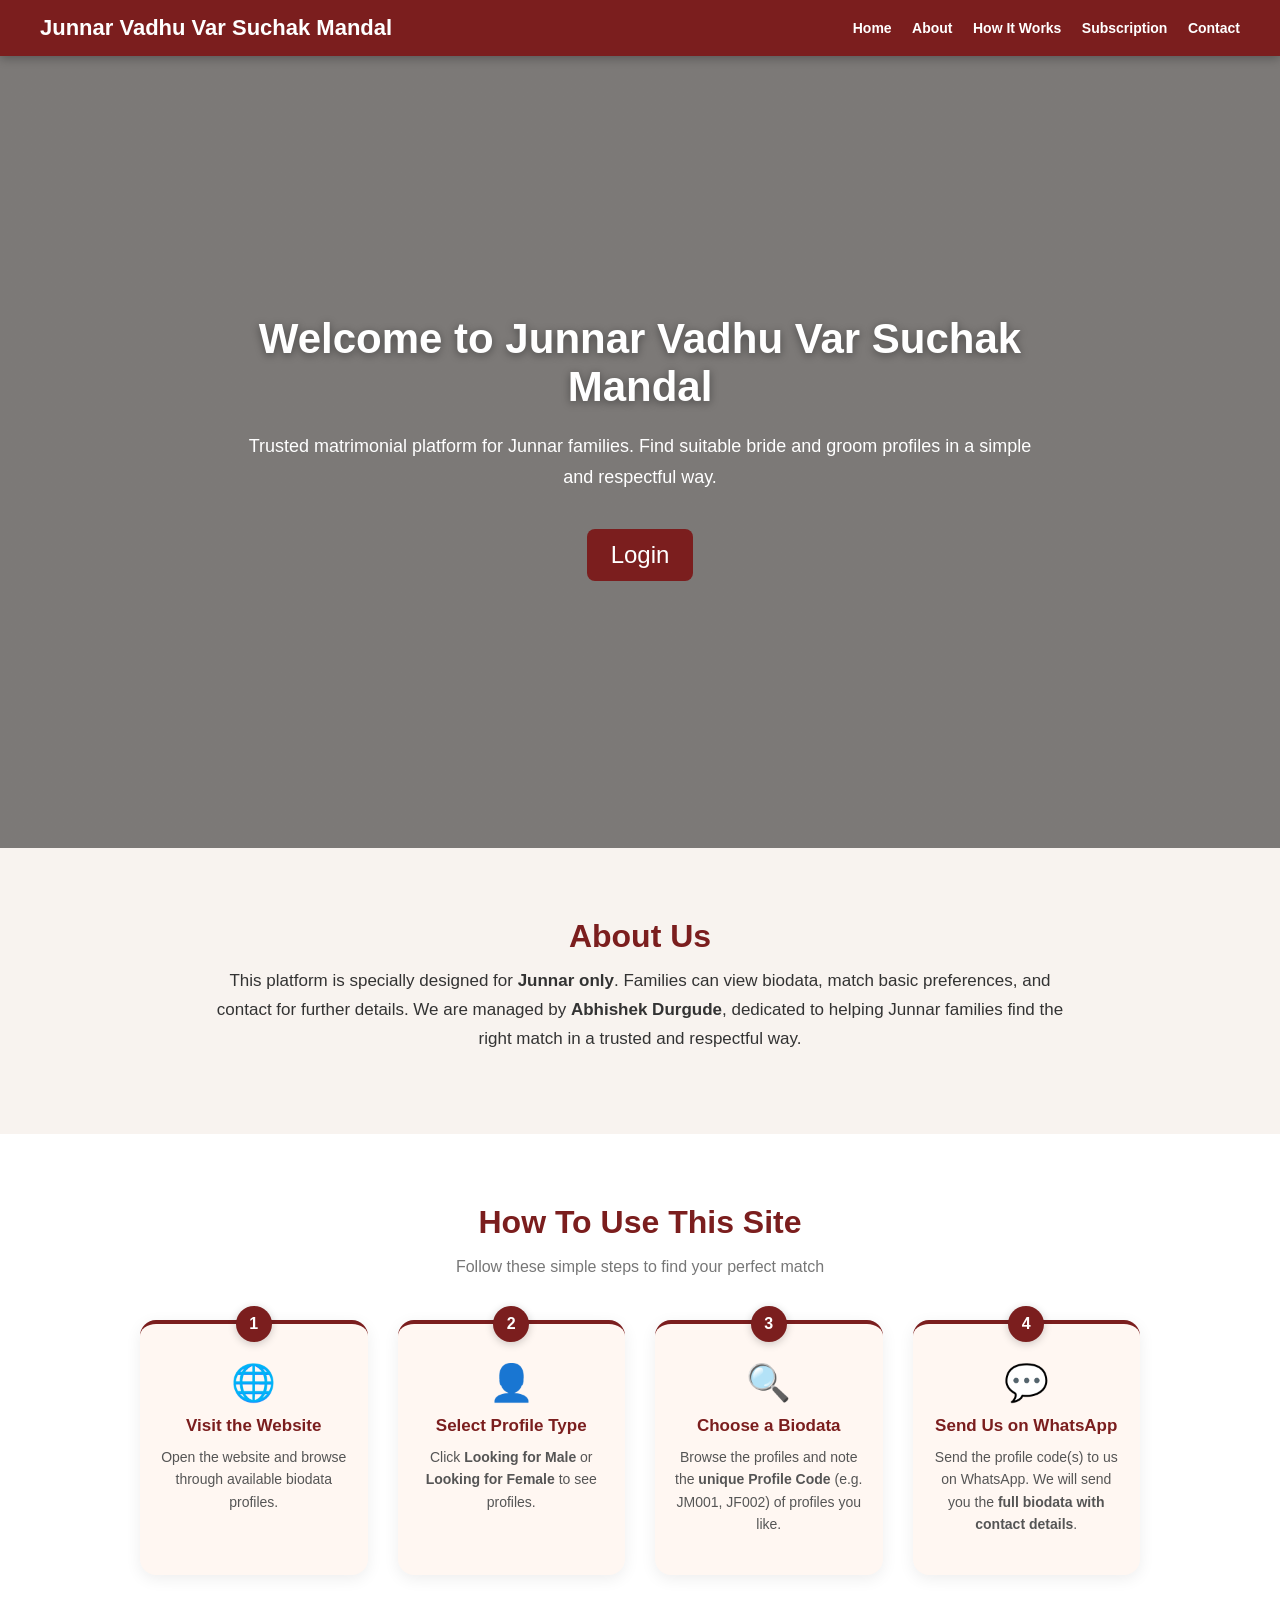
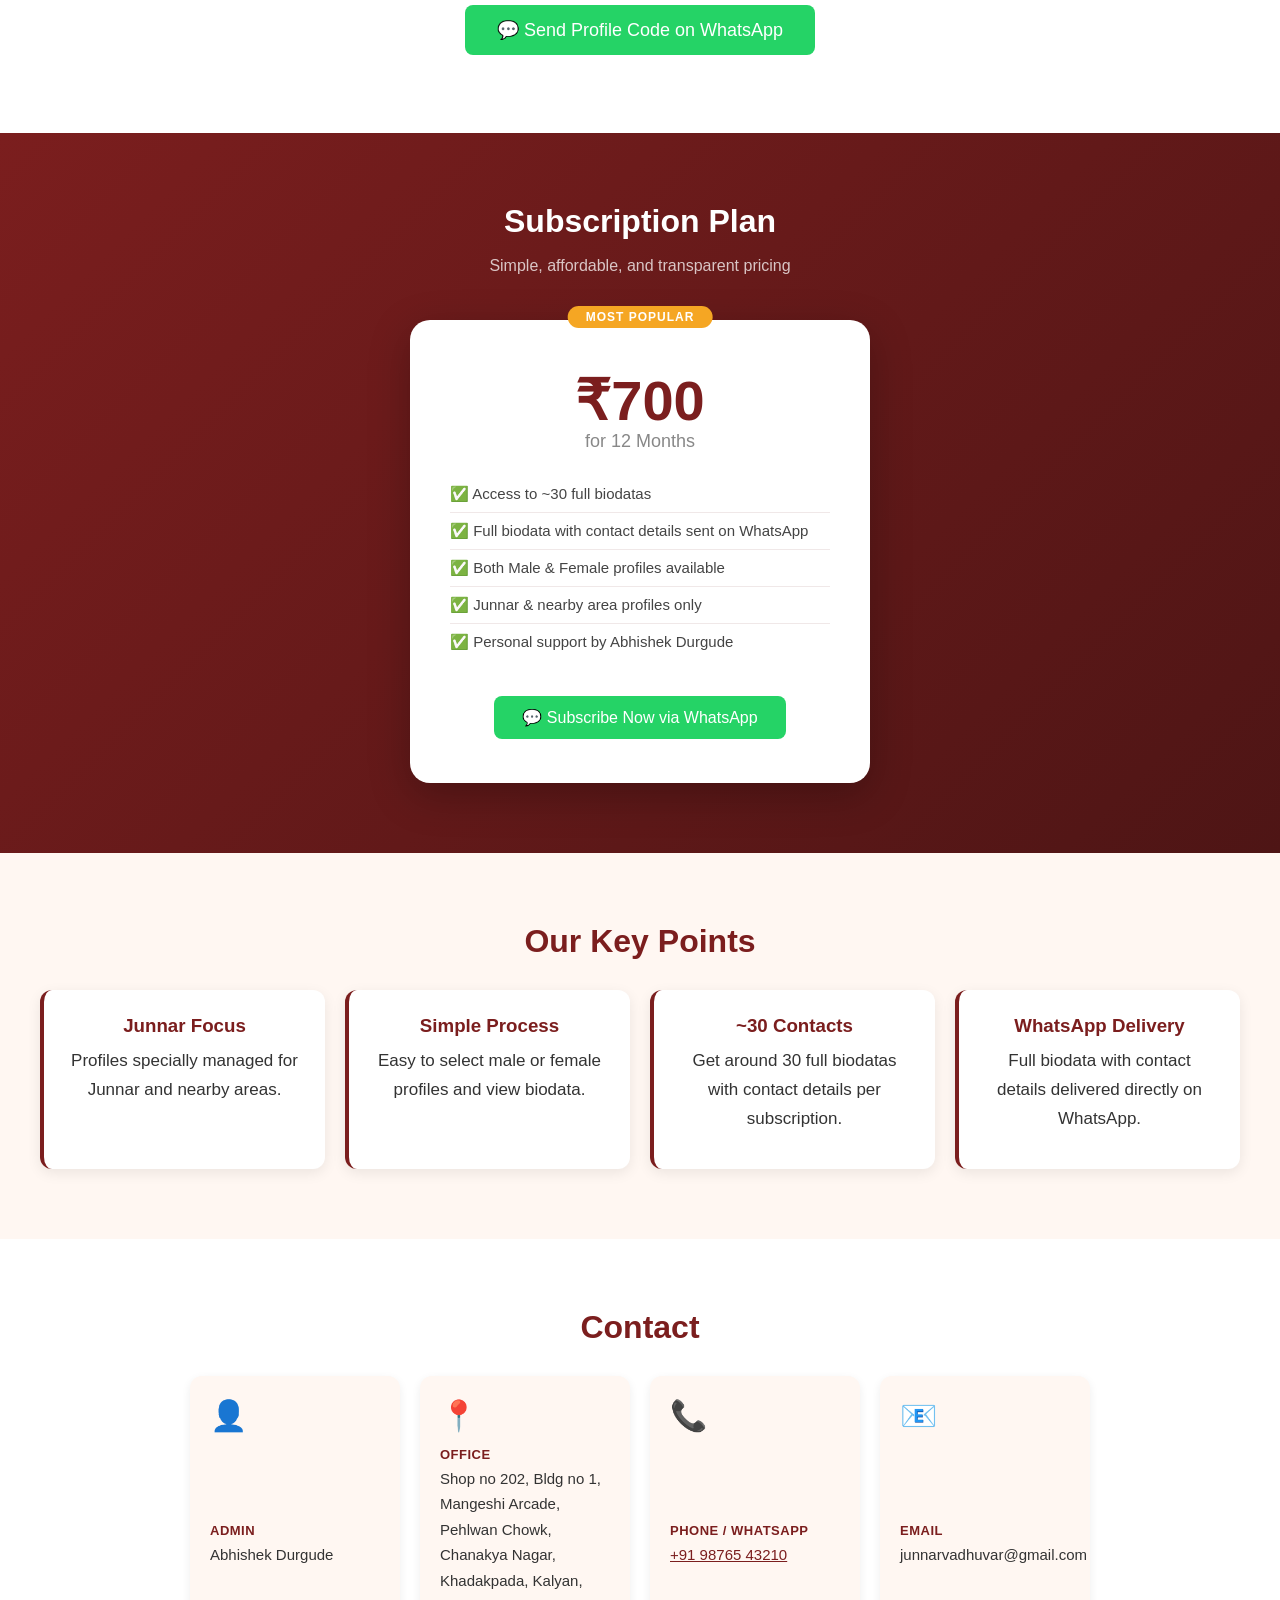
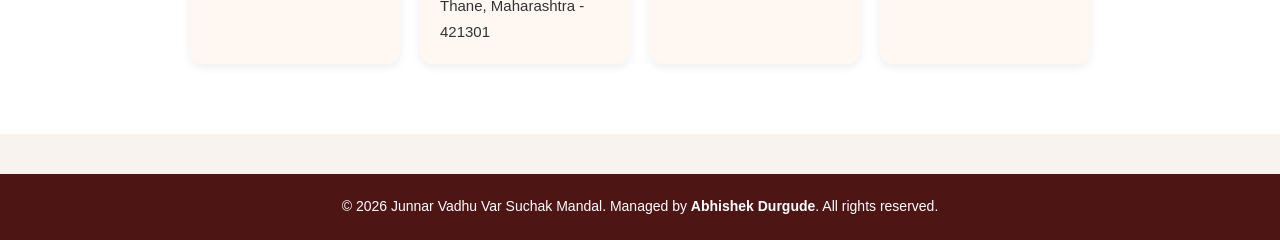
==== index.html @ 1b9d9fc4 "adress and validity period change 3 to 12" ====
<!DOCTYPE html>
<html lang="en">
<head>
  <meta charset="UTF-8" />
  <meta name="viewport" content="width=device-width, initial-scale=1.0" />
  <title>Junnar Vadhu Var Suchak Mandal</title>
  <link rel="stylesheet" href="style.css" />
</head>
<body>
  <header class="header">
    <div class="logo">Junnar Vadhu Var Suchak Mandal</div>
    <nav>
      <a href="#home">Home</a>
      <a href="#about">About</a>
      <a href="#how-it-works">How It Works</a>
      <a href="#subscription">Subscription</a>
      <a href="#contact">Contact</a>
    </nav>
  </header>

  <section class="hero" id="home">
    <div class="hero-content">
      <h1>Welcome to Junnar Vadhu Var Suchak Mandal</h1>
      <p>
        Trusted matrimonial platform for Junnar families. Find suitable bride and
        groom profiles in a simple and respectful way.
      </p>
      <a href="login.html" class="btn">Login</a>
      </div>
  </section>

  <section class="section" id="about">
    <h2>About Us</h2>
    <p>
      This platform is specially designed for <strong>Junnar only</strong>.
      Families can view biodata, match basic preferences, and contact for further details.
      We are managed by <strong>Abhishek Durgude</strong>, dedicated to helping Junnar families
      find the right match in a trusted and respectful way.
    </p>
  </section>

  <!-- HOW IT WORKS -->
  <section class="section how-section" id="how-it-works">
    <h2>How To Use This Site</h2>
    <p class="how-subtitle">Follow these simple steps to find your perfect match</p>
    <div class="steps-grid">
      <div class="step-card">
        <div class="step-number">1</div>
        <div class="step-icon">🌐</div>
        <h3>Visit the Website</h3>
        <p>Open the website and browse through available biodata profiles.</p>
      </div>
      <div class="step-card">
        <div class="step-number">2</div>
        <div class="step-icon">👤</div>
        <h3>Select Profile Type</h3>
        <p>Click <strong>Looking for Male</strong> or <strong>Looking for Female</strong> to see profiles.</p>
      </div>
      <div class="step-card">
        <div class="step-number">3</div>
        <div class="step-icon">🔍</div>
        <h3>Choose a Biodata</h3>
        <p>Browse the profiles and note the <strong>unique Profile Code</strong> (e.g. JM001, JF002) of profiles you like.</p>
      </div>
      <div class="step-card">
        <div class="step-number">4</div>
        <div class="step-icon">💬</div>
        <h3>Send Us on WhatsApp</h3>
        <p>Send the profile code(s) to us on WhatsApp. We will send you the <strong>full biodata with contact details</strong>.</p>
      </div>
    </div>
    <a href="https://wa.me/919137860496?text=Hello%2C%20I%20am%20interested%20in%20the%20following%20profile%20code%3A%20" target="_blank" class="btn btn-whatsapp" style="margin-top: 30px; font-size: 18px; padding: 14px 32px;">
      💬 Send Profile Code on WhatsApp
    </a>
  </section>

  <!-- SUBSCRIPTION PLAN -->
  <section class="section subscription-section" id="subscription">
    <h2>Subscription Plan</h2>
    <p class="how-subtitle">Simple, affordable, and transparent pricing</p>
    <div class="plan-card">
      <div class="plan-badge">Most Popular</div>
      <div class="plan-price">₹700</div>
      <div class="plan-duration">for 12 Months</div>
      <ul class="plan-features">
        <li>✅ Access to ~30 full biodatas</li>
        <li>✅ Full biodata with contact details sent on WhatsApp</li>
        <li>✅ Both Male & Female profiles available</li>
        <li>✅ Junnar & nearby area profiles only</li>
        <li>✅ Personal support by Abhishek Durgude</li>
      </ul>
      <a href="https://wa.me/919137860496?text=Hello%2C%20I%20want%20to%20subscribe%20to%20the%20matrimonial%20plan." target="_blank" class="btn btn-whatsapp" style="font-size: 16px; padding: 12px 28px;">
        💬 Subscribe Now via WhatsApp
      </a>
    </div>
  </section>

  <section class="section cards-section" id="services">
    <h2>Our Key Points</h2>
    <div class="cards">
      <div class="card">
        <h3>Junnar Focus</h3>
        <p>Profiles specially managed for Junnar and nearby areas.</p>
      </div>
      <div class="card">
        <h3>Simple Process</h3>
        <p>Easy to select male or female profiles and view biodata.</p>
      </div>
      <div class="card">
        <h3>~30 Contacts</h3>
        <p>Get around 30 full biodatas with contact details per subscription.</p>
      </div>
      <div class="card">
        <h3>WhatsApp Delivery</h3>
        <p>Full biodata with contact details delivered directly on WhatsApp.</p>
      </div>
    </div>
  </section>

  <!-- CONTACT -->
  <section class="section contact-section" id="contact">
    <h2>Contact</h2>
    <div class="contact-grid">
      <div class="contact-item">
        <span class="contact-icon">👤</span>
        <div>
          <strong>Admin</strong>
          <p>Abhishek Durgude</p>
        </div>
      </div>
      <div class="contact-item">
        <span class="contact-icon">📍</span>
        <div>
          <strong>Office</strong>
          <p>Shop no 202, Bldg no 1, Mangeshi Arcade,
Pehlwan Chowk, Chanakya Nagar,
Khadakpada, Kalyan, Thane,
Maharashtra - 421301

</p>
        </div>
      </div>
      <div class="contact-item">
        <span class="contact-icon">📞</span>
        <div>
          <strong>Phone / WhatsApp</strong>
          <p><a href="https://wa.me/919137860496" target="_blank" style="color:#7b1e1e;">+91 98765 43210</a></p>
        </div>
      </div>
      <div class="contact-item">
        <span class="contact-icon">📧</span>
        <div>
          <strong>Email</strong>
          <p>junnarvadhuvar@gmail.com</p>
        </div>
      </div>
    </div>
  </section>

  <footer class="footer">
    <p>© 2026 Junnar Vadhu Var Suchak Mandal. Managed by <strong>Abhishek Durgude</strong>. All rights reserved.</p>
  </footer>
</body>
</html>
---- style.css ----
* {
  margin: 0;
  padding: 0;
  box-sizing: border-box;
  font-family: Arial, sans-serif;
}

body {
  background: #f8f3ef;
  color: #333;
}

/* ── HEADER ── */
.header {
  background: #7b1e1e;
  color: white;
  padding: 15px 40px;
  display: flex;
  justify-content: space-between;
  align-items: center;
  flex-wrap: wrap;
  position: sticky;
  top: 0;
  z-index: 100;
  box-shadow: 0 2px 10px rgba(0,0,0,0.3);
}

.logo {
  font-size: 22px;
  font-weight: bold;
}

nav a {
  color: white;
  text-decoration: none;
  margin-left: 16px;
  font-weight: bold;
  font-size: 14px;
}

nav a:hover {
  text-decoration: underline;
}

/* ── HERO ── */
.hero {
  background: linear-gradient(rgba(0,0,0,0.50), rgba(0,0,0,0.50)),
    url('https://images.unsplash.com/photo-1511285560929-80b456fea0bc?auto=format&fit=crop&w=1400&q=80');
  background-size: cover;
  background-position: center;
  min-height: 88vh;
  display: flex;
  align-items: center;
  justify-content: center;
  text-align: center;
  padding: 30px;
}

.hero-content {
  max-width: 800px;
  color: white;
}

.hero-content h1 {
  font-size: 42px;
  margin-bottom: 20px;
  text-shadow: 0 2px 8px rgba(0,0,0,0.4);
}

.hero-content p {
  font-size: 18px;
  margin-bottom: 28px;
  line-height: 1.7;
}

/* ── BUTTONS ── */
.btn {
  display: inline-block;
  background: #7b1e1e;
  color: white;
  padding: 12px 24px;
  text-decoration: none;
  border: none;
  border-radius: 8px;
  cursor: pointer;
  font-size: 24px;
  margin: 8px;
  transition: background 0.2s;
}

.btn:hover {
  background: #a52a2a;
}

.btn-whatsapp {
  background: #25D366;
  color: white;
}

.btn-whatsapp:hover {
  background: #1da851;
}

/* ── SECTIONS ── */
.section {
  padding: 70px 40px;
  text-align: center;
}

.section h2 {
  font-size: 32px;
  color: #7b1e1e;
  margin-bottom: 12px;
}

.section p {
  max-width: 850px;
  margin: 10px auto;
  font-size: 17px;
  line-height: 1.7;
}

.how-subtitle {
  color: #777;
  font-size: 16px !important;
  margin-bottom: 40px !important;
}

/* ── HOW IT WORKS STEPS ── */
.how-section {
  background: #fff;
}

.steps-grid {
  display: grid;
  grid-template-columns: repeat(auto-fit, minmax(200px, 1fr));
  gap: 30px;
  margin-top: 30px;
  max-width: 1000px;
  margin-left: auto;
  margin-right: auto;
}

.step-card {
  background: #fff7f2;
  border-radius: 16px;
  padding: 30px 20px;
  box-shadow: 0 4px 16px rgba(0,0,0,0.07);
  position: relative;
  border-top: 4px solid #7b1e1e;
  transition: transform 0.2s;
}

.step-card:hover {
  transform: translateY(-4px);
}

.step-number {
  position: absolute;
  top: -18px;
  left: 50%;
  transform: translateX(-50%);
  background: #7b1e1e;
  color: white;
  width: 36px;
  height: 36px;
  border-radius: 50%;
  display: flex;
  align-items: center;
  justify-content: center;
  font-weight: bold;
  font-size: 16px;
  box-shadow: 0 2px 8px rgba(0,0,0,0.2);
}

.step-icon {
  font-size: 36px;
  margin-bottom: 12px;
  margin-top: 8px;
}

.step-card h3 {
  color: #7b1e1e;
  margin-bottom: 10px;
  font-size: 17px;
}

.step-card p {
  font-size: 14px !important;
  color: #555;
  line-height: 1.6;
}

/* ── SUBSCRIPTION PLAN ── */
.subscription-section {
  background: linear-gradient(135deg, #7b1e1e 0%, #4e1515 100%);
  color: white;
}

.subscription-section h2 {
  color: #fff;
}

.subscription-section .how-subtitle {
  color: rgba(255,255,255,0.75) !important;
}

.plan-card {
  background: white;
  color: #333;
  border-radius: 20px;
  padding: 40px 40px 36px;
  max-width: 460px;
  margin: 30px auto 0;
  box-shadow: 0 12px 40px rgba(0,0,0,0.25);
  position: relative;
}

.plan-badge {
  position: absolute;
  top: -14px;
  left: 50%;
  transform: translateX(-50%);
  background: #f5a623;
  color: white;
  font-size: 12px;
  font-weight: bold;
  padding: 4px 18px;
  border-radius: 20px;
  letter-spacing: 1px;
  text-transform: uppercase;
}

.plan-price {
  font-size: 56px;
  font-weight: bold;
  color: #7b1e1e;
  line-height: 1.1;
  margin-top: 10px;
}

.plan-duration {
  font-size: 18px;
  color: #888;
  margin-bottom: 24px;
}

.plan-features {
  list-style: none;
  text-align: left;
  margin-bottom: 28px;
}

.plan-features li {
  padding: 9px 0;
  font-size: 15px;
  border-bottom: 1px solid #f0e8e8;
  color: #444;
}

.plan-features li:last-child {
  border-bottom: none;
}

/* ── KEY POINTS CARDS ── */
.cards-section {
  background: #fff7f2;
}

.cards {
  display: grid;
  grid-template-columns: repeat(auto-fit, minmax(200px, 1fr));
  gap: 20px;
  margin-top: 30px;
}

.card {
  background: #fff;
  padding: 25px;
  border-radius: 12px;
  box-shadow: 0 4px 14px rgba(0,0,0,0.08);
  border-left: 4px solid #7b1e1e;
}

.card h3 {
  color: #7b1e1e;
  margin-bottom: 10px;
}

/* ── CONTACT ── */
.contact-section {
  background: #fff;
}

.contact-grid {
  display: grid;
  grid-template-columns: repeat(auto-fit, minmax(200px, 1fr));
  gap: 20px;
  margin-top: 30px;
  max-width: 900px;
  margin-left: auto;
  margin-right: auto;
 
}

.contact-item {
  display: flex;
  align-items: flex-start;
  gap: 14px;
  background: #fff7f2;
  border-radius: 12px;
  padding: 20px;
  text-align: left;
  box-shadow: 0 3px 10px rgba(0,0,0,0.07);
   flex-wrap: wrap;
}

.contact-icon {
  font-size: 30px;
  margin-top: 2px;
}

.contact-item strong {
  display: block;
  color: #7b1e1e;
  margin-bottom: 4px;
  font-size: 13px;
  text-transform: uppercase;
  letter-spacing: 0.5px;
}

.contact-item p {
  font-size: 15px !important;
  margin: 0 !important;
  color: #333;
}

/* ── SELECTION BUTTONS (biodata.html) ── */
.selection-buttons {
  margin: 25px 0;
}

.profile-title {
  margin-top: 25px;
}

/* ── BIODATA GRID ── */
.biodata-grid {
  display: grid;
  grid-template-columns: repeat(auto-fit, minmax(260px, 1fr));
  gap: 25px;
  margin-top: 30px;
}

.biodata-card {
  background: white;
  border-radius: 14px;
  overflow: hidden;
  box-shadow: 0 6px 18px rgba(0,0,0,0.1);
  text-align: left;
  position: relative;
}

.biodata-code-badge {
  position: absolute;
  top: 12px;
  left: 12px;
  background: #7b1e1e;
  color: #fff;
  font-size: 12px;
  font-weight: bold;
  padding: 4px 10px;
  border-radius: 20px;
  letter-spacing: 1px;
  z-index: 10;
  box-shadow: 0 2px 6px rgba(0,0,0,0.3);
}

.biodata-card img {
  width: 100%;
  height: 260px;
  object-fit: cover;
}

.biodata-content {
  padding: 18px;
}

.biodata-content h3 {
  color: #7b1e1e;
  margin-bottom: 10px;
}

.biodata-content p {
  margin: 6px 0;
  font-size: 15px;
}

.profile-code {
  display: inline-block;
  background: #fff0f0;
  color: #7b1e1e;
  font-weight: bold;
  font-size: 13px;
  padding: 2px 8px;
  border-radius: 4px;
  border: 1px solid #e0b0b0;
  letter-spacing: 1px;
}

/* ── FILTERS ── */
.filters {
  margin: 20px;
}

.filters select {
  padding: 10px;
  margin: 5px;
  border-radius: 6px;
  border: 1px solid #ccc;
  font-size: 14px;
}

/* ── FOOTER ── */
.footer {
  background: #4e1515;
  color: white;
  text-align: center;
  padding: 20px;
  margin-top: 40px;
  font-size: 14px;
  line-height: 1.8;
}

/* ── RESPONSIVE ── */
@media (max-width: 768px) {
  .header {
    padding: 15px 20px;
    flex-direction: column;
    gap: 10px;
  }

  nav a {
    margin: 0 6px;
    font-size: 13px;
  }

  .hero-content h1 {
    font-size: 28px;
  }

  .section {
    padding: 50px 20px;
  }

  .plan-card {
    padding: 35px 24px 28px;
  }

  .plan-price {
    font-size: 44px;
  }
}
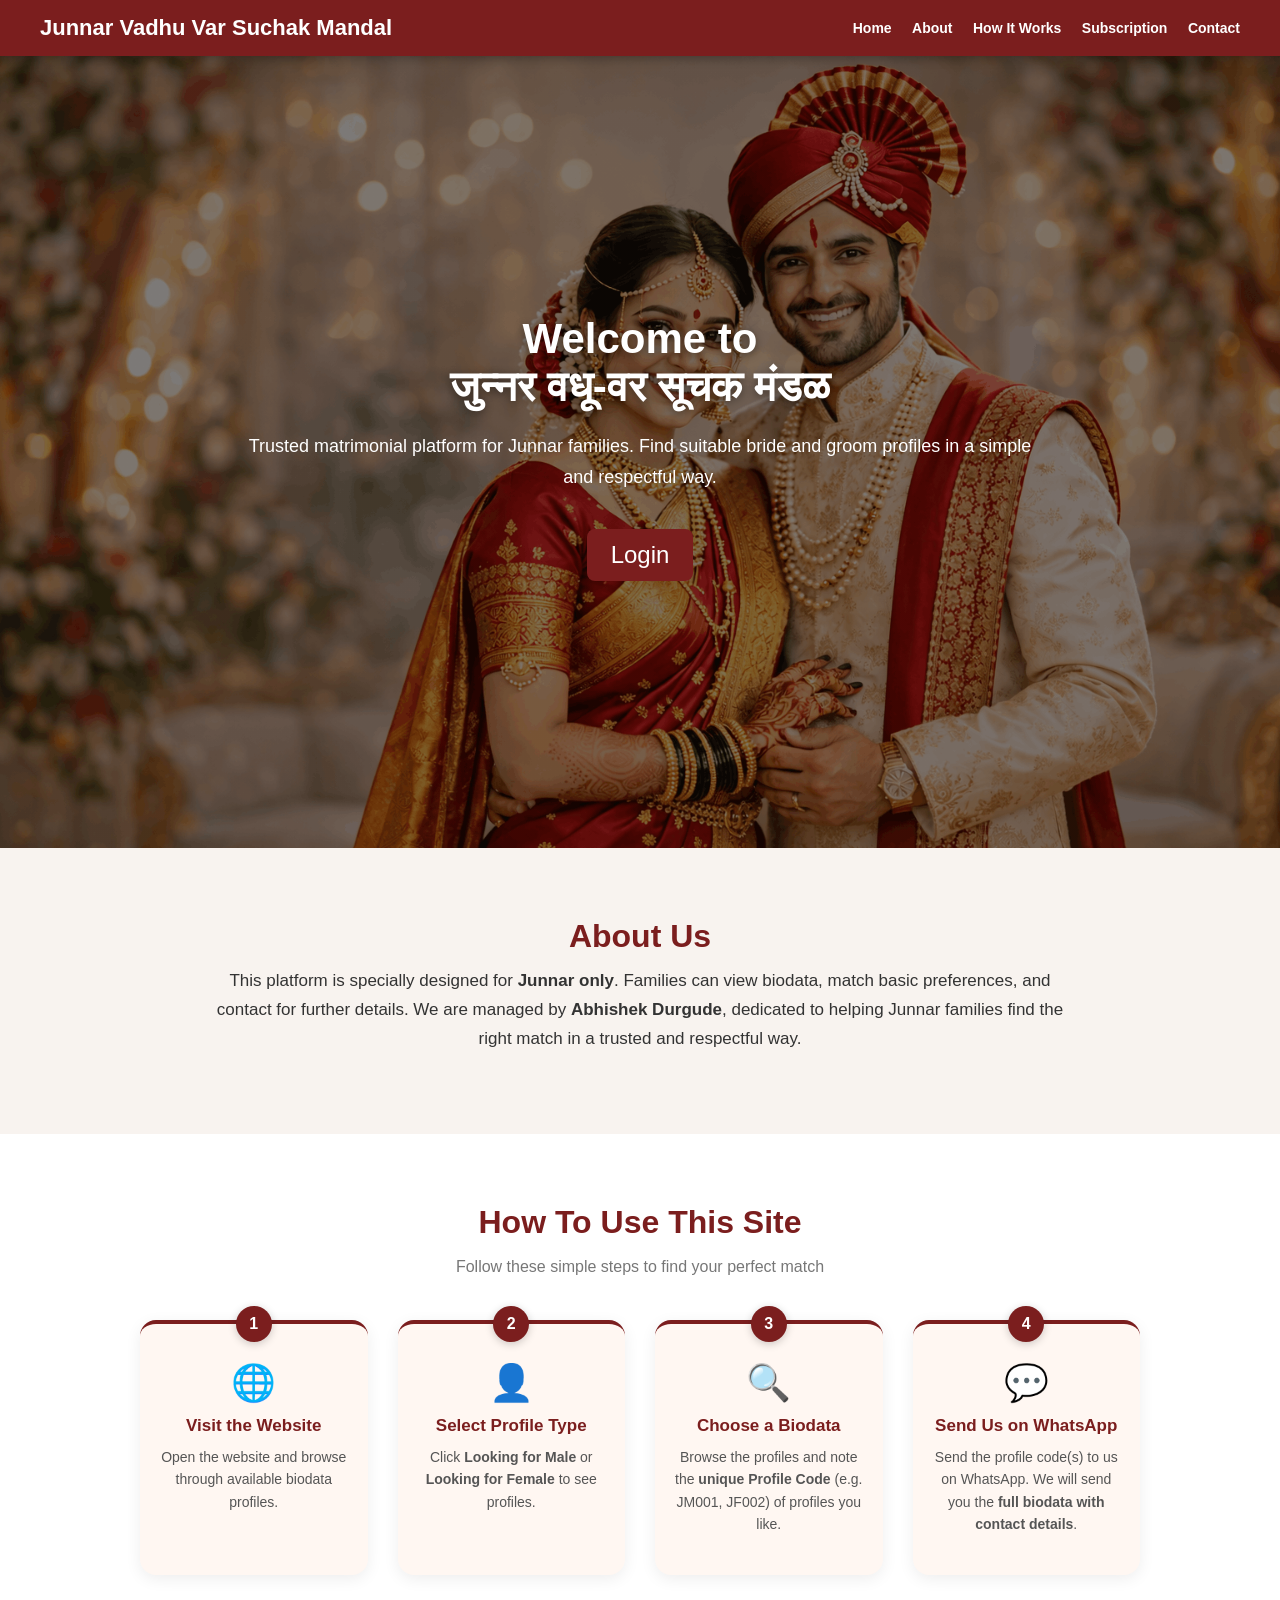
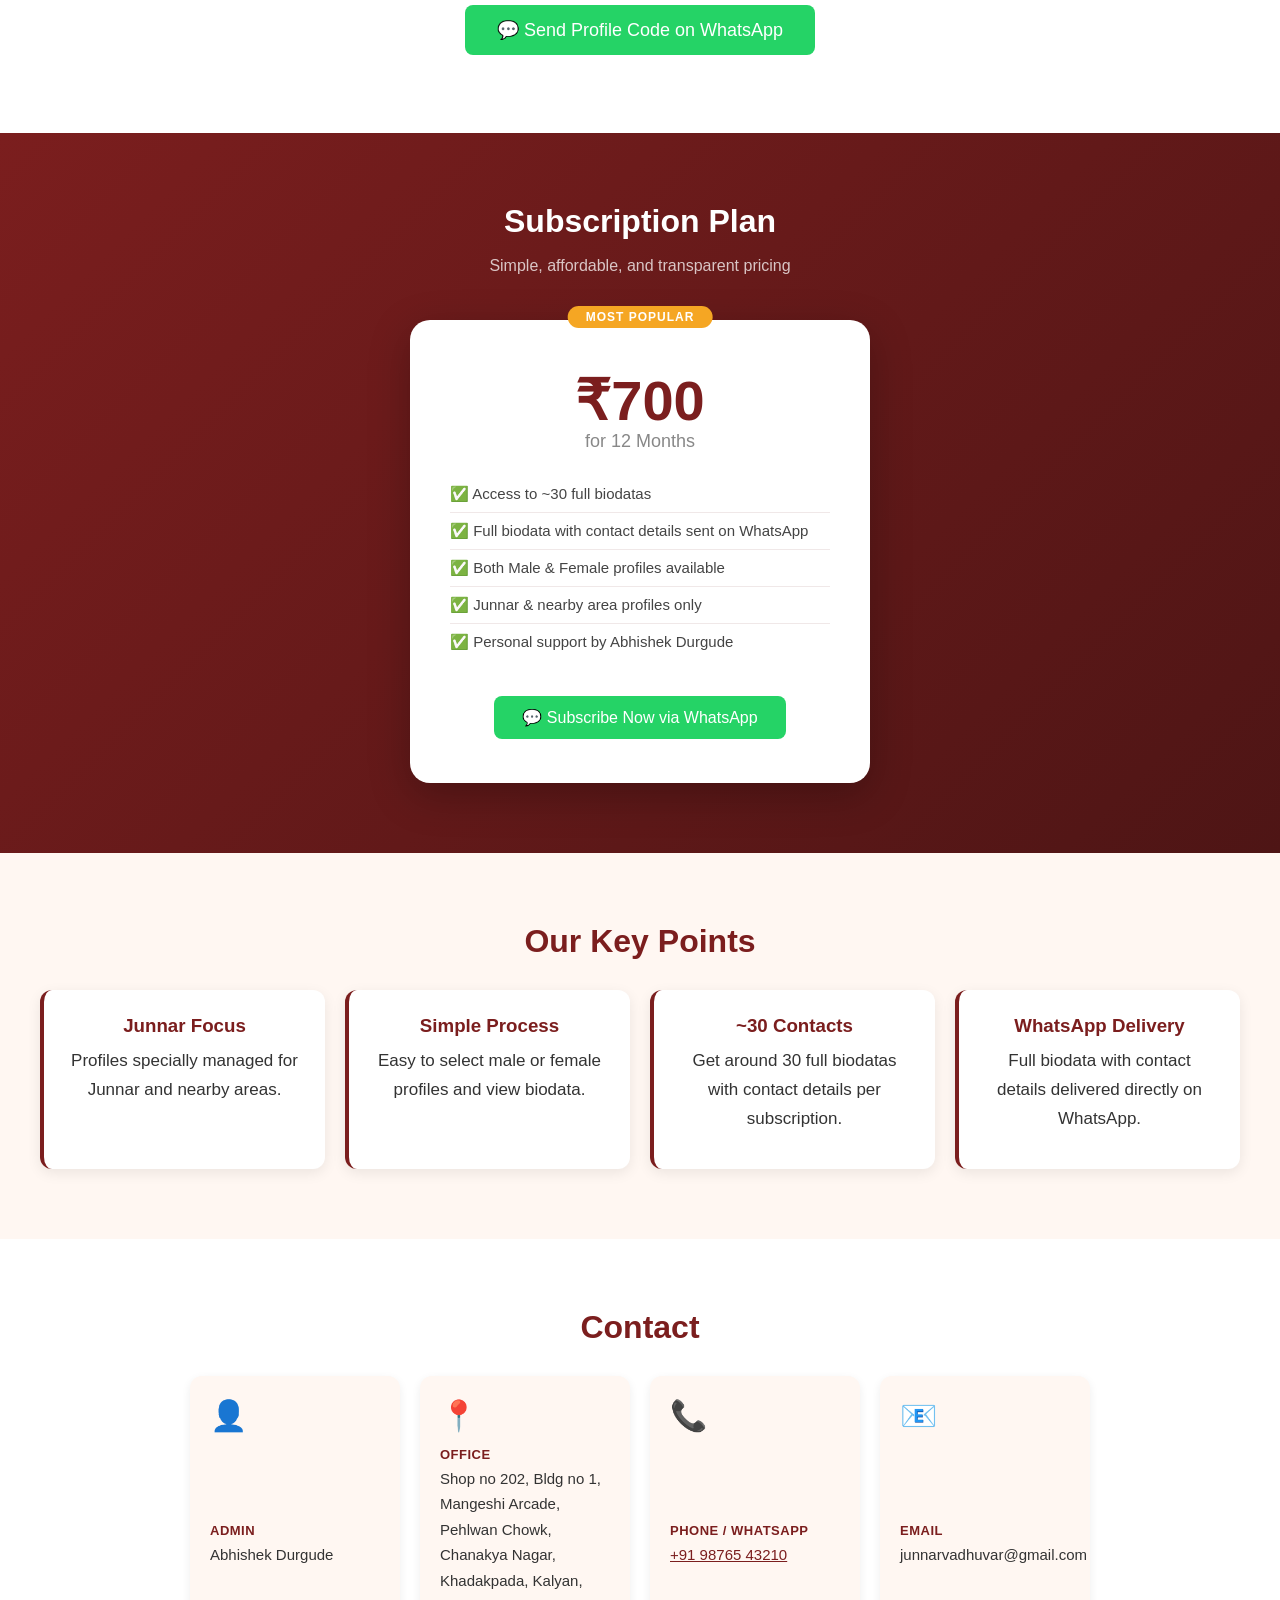
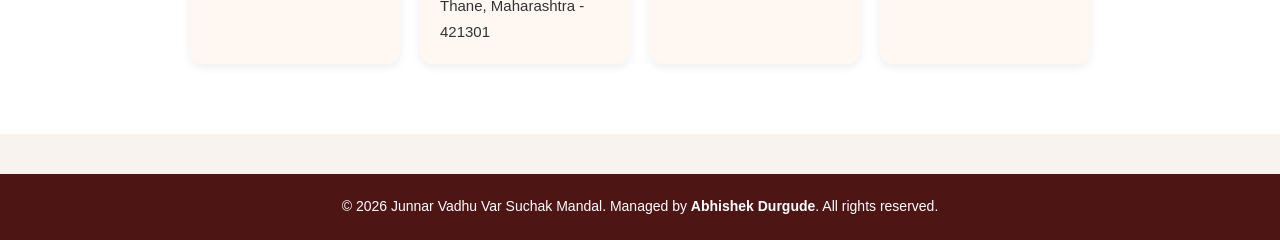
==== commit a8b5e58e: "photo change background" ====
--- a/index.html
+++ b/index.html
@@ -20,7 +20,7 @@
 
   <section class="hero" id="home">
     <div class="hero-content">
-      <h1>Welcome to Junnar Vadhu Var Suchak Mandal</h1>
+      <h1>Welcome to<br> जुन्नर वधू-वर सूचक मंडळ</h1>
       <p>
         Trusted matrimonial platform for Junnar families. Find suitable bride and
         groom profiles in a simple and respectful way.
--- a/style.css
+++ b/style.css
@@ -45,7 +45,7 @@
 /* ── HERO ── */
 .hero {
   background: linear-gradient(rgba(0,0,0,0.50), rgba(0,0,0,0.50)),
-    url('https://images.unsplash.com/photo-1511285560929-80b456fea0bc?auto=format&fit=crop&w=1400&q=80');
+    url('images/cover_photo.png') no-repeat;
   background-size: cover;
   background-position: center;
   min-height: 88vh;
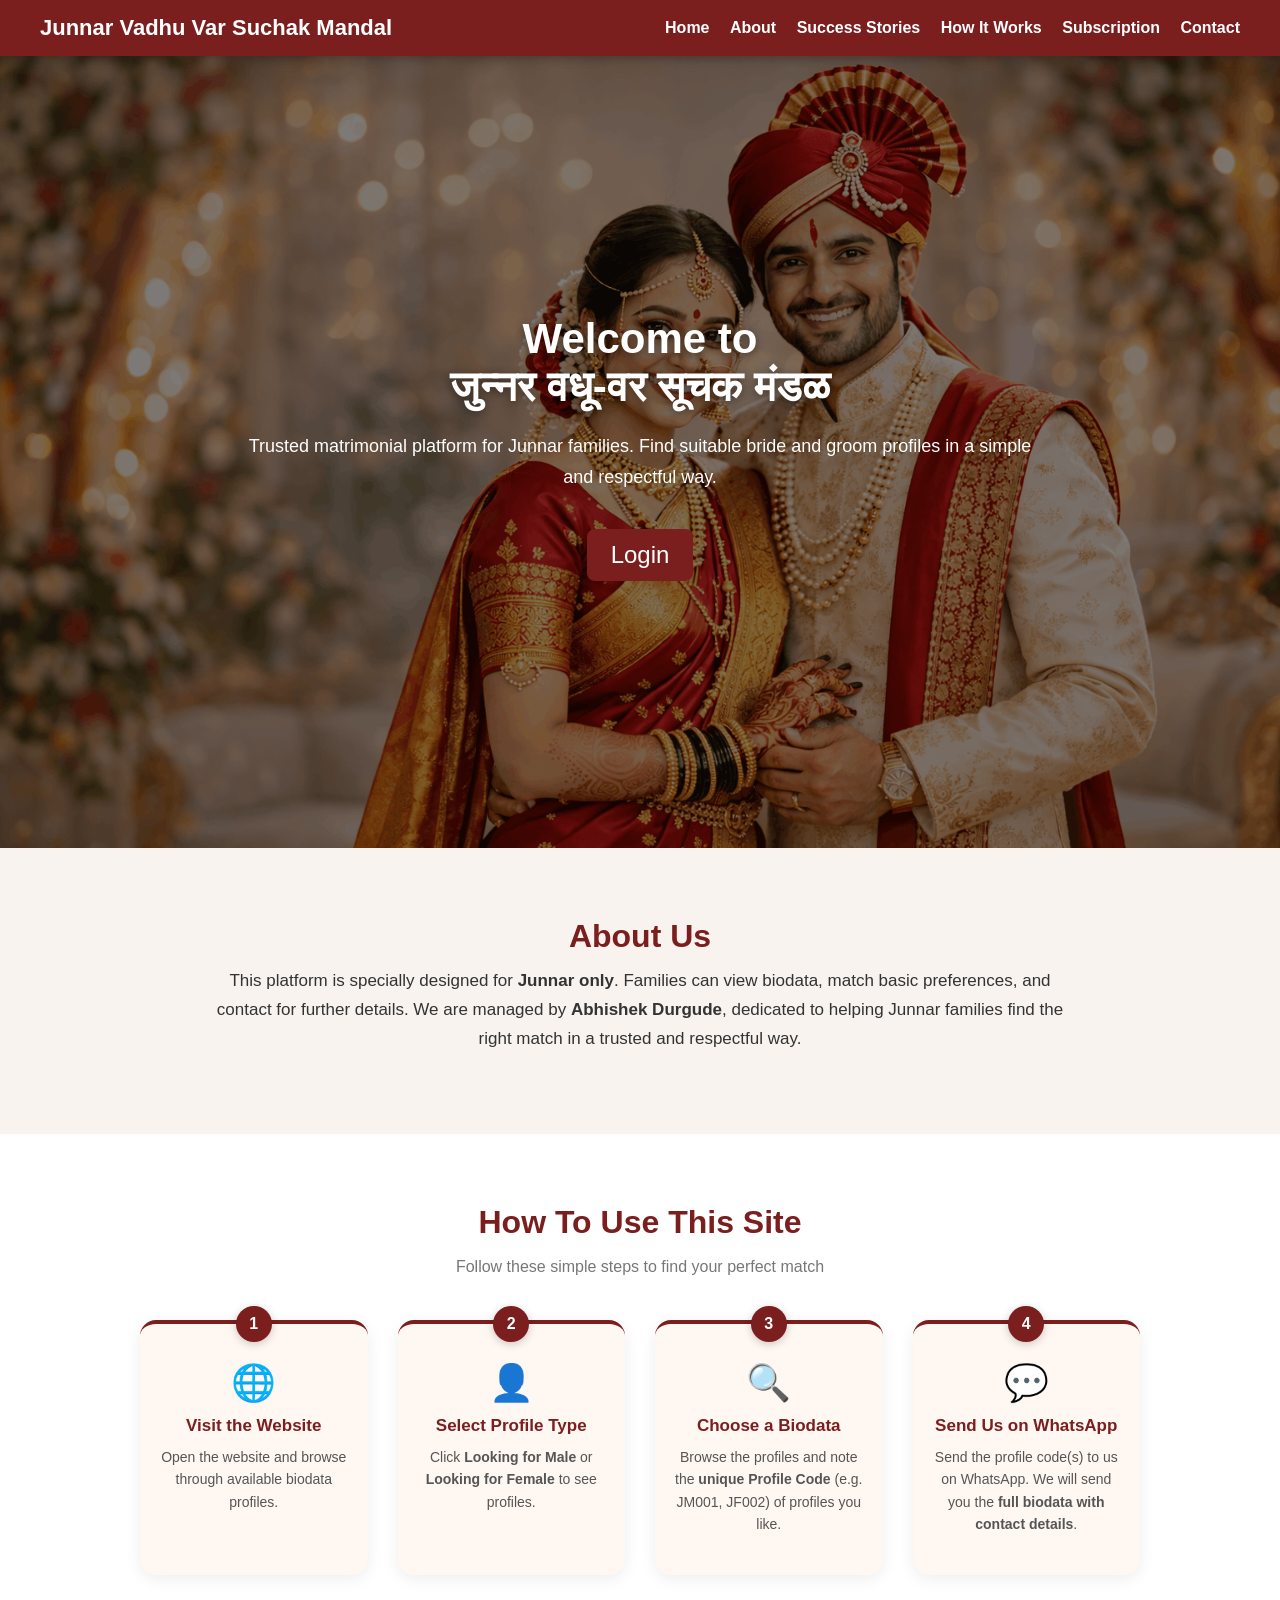
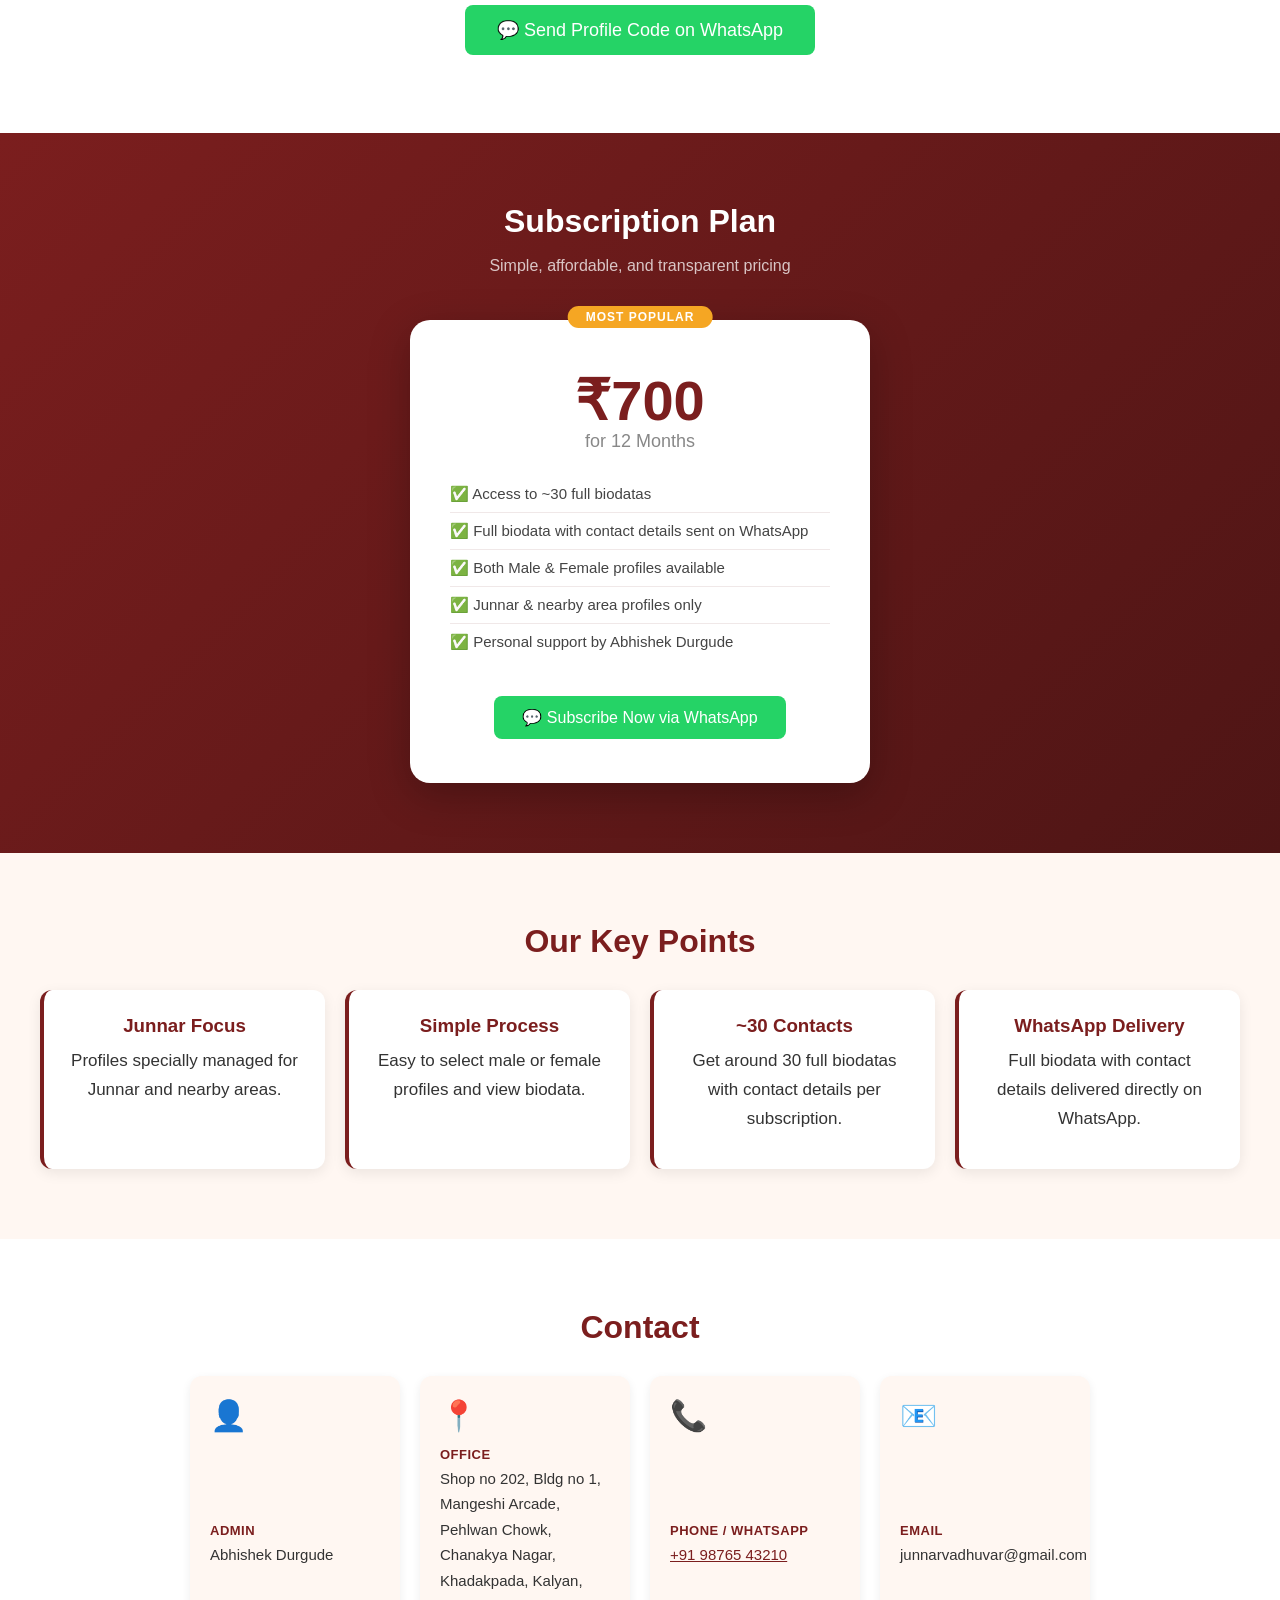
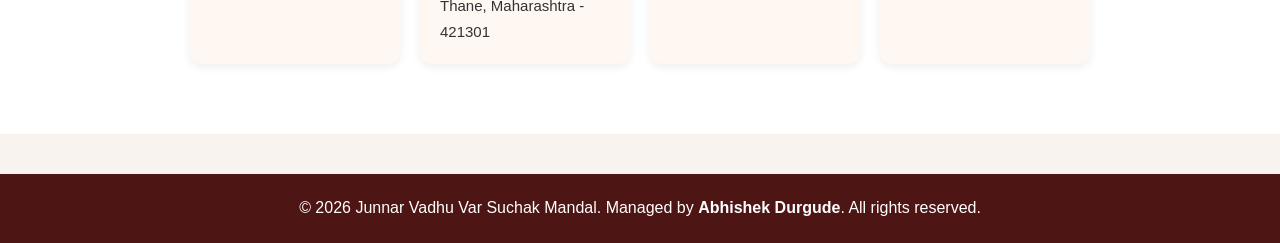
==== commit 2e712d24: "sucess stories" ====
--- a/index.html
+++ b/index.html
@@ -12,6 +12,7 @@
     <nav>
       <a href="#home">Home</a>
       <a href="#about">About</a>
+      <a href="sucess-stories.html">Success Stories</a>
       <a href="#how-it-works">How It Works</a>
       <a href="#subscription">Subscription</a>
       <a href="#contact">Contact</a>
--- a/style.css
+++ b/style.css
@@ -35,7 +35,7 @@
   text-decoration: none;
   margin-left: 16px;
   font-weight: bold;
-  font-size: 14px;
+  font-size: 16px;
 }
 
 nav a:hover {
@@ -359,6 +359,18 @@
   box-shadow: 0 6px 18px rgba(0,0,0,0.1);
   text-align: left;
   position: relative;
+  cursor: pointer;
+  transition: transform 0.2s ease, box-shadow 0.2s ease;
+}
+
+.biodata-card:hover {
+  transform: translateY(-4px);
+  box-shadow: 0 10px 24px rgba(0,0,0,0.15);
+}
+
+.biodata-card:focus {
+  outline: 3px solid rgba(123, 30, 30, 0.25);
+  outline-offset: -3px;
 }
 
 .biodata-code-badge {
@@ -377,8 +389,8 @@
 }
 
 .biodata-card img {
-  width: 100%;
-  height: 260px;
+  width: auto;
+  height: auto;
   object-fit: cover;
 }
 
@@ -408,17 +420,53 @@
   letter-spacing: 1px;
 }
 
-/* ── FILTERS ── */
-.filters {
-  margin: 20px;
-}
-
-.filters select {
-  padding: 10px;
-  margin: 5px;
-  border-radius: 6px;
-  border: 1px solid #ccc;
-  font-size: 14px;
+/* ── PROFILE DETAILS ── */
+.profile-details {
+  max-width: 800px;
+  margin: 0 auto;
+  display: flex;
+  gap: 40px;
+  align-items: flex-start;
+}
+
+.profile-details img {
+  object-fit: cover;
+  border: 4px solid #7b1e1e;
+  flex-shrink: 0;
+}
+
+.profile-details .details-content {
+  flex: 1;
+  text-align: left;
+}
+
+.profile-details .details-content h1 {
+  color: #7b1e1e;
+  margin-bottom: 20px;
+}
+
+.profile-details .details-content p {
+  margin: 10px 0;
+  font-size: 16px;
+  line-height: 1.6;
+}
+
+/* ── RESPONSIVE PROFILE DETAILS ── */
+@media (max-width: 768px) {
+  .profile-details {
+    flex-direction: column;
+    align-items: center;
+    gap: 20px;
+  }
+
+  .profile-details img {
+    width: auto;
+    height: auto;
+  }
+
+  .profile-details .details-content {
+    text-align: center;
+  }
 }
 
 /* ── FOOTER ── */
@@ -428,7 +476,7 @@
   text-align: center;
   padding: 20px;
   margin-top: 40px;
-  font-size: 14px;
+  font-size: 16px;
   line-height: 1.8;
 }
 
@@ -460,4 +508,44 @@
   .plan-price {
     font-size: 44px;
   }
-}+}
+
+/* ── PAGINATION ── */
+.pagination {
+  display: flex;
+  justify-content: center;
+  align-items: center;
+  gap: 8px;
+  margin-top: 30px;
+  margin-bottom: 20px;
+}
+
+.pagination-btn {
+  background: #7b1e1e;
+  color: white;
+  border: none;
+  padding: 12px 20px;
+  border-radius: 6px;
+  cursor: pointer;
+  font-size: 16px;
+  font-weight: bold;
+  transition: background-color 0.2s ease, transform 0.1s ease;
+  min-width: 50px;
+}
+
+.pagination-btn:hover {
+  background: #5a1414;
+  transform: translateY(-1px);
+}
+
+.pagination-btn.active {
+  background: #4e1515;
+  color: #fff;
+  box-shadow: 0 2px 8px rgba(0,0,0,0.2);
+}
+
+.pagination-btn:disabled {
+  background: #ccc;
+  cursor: not-allowed;
+  transform: none;
+}
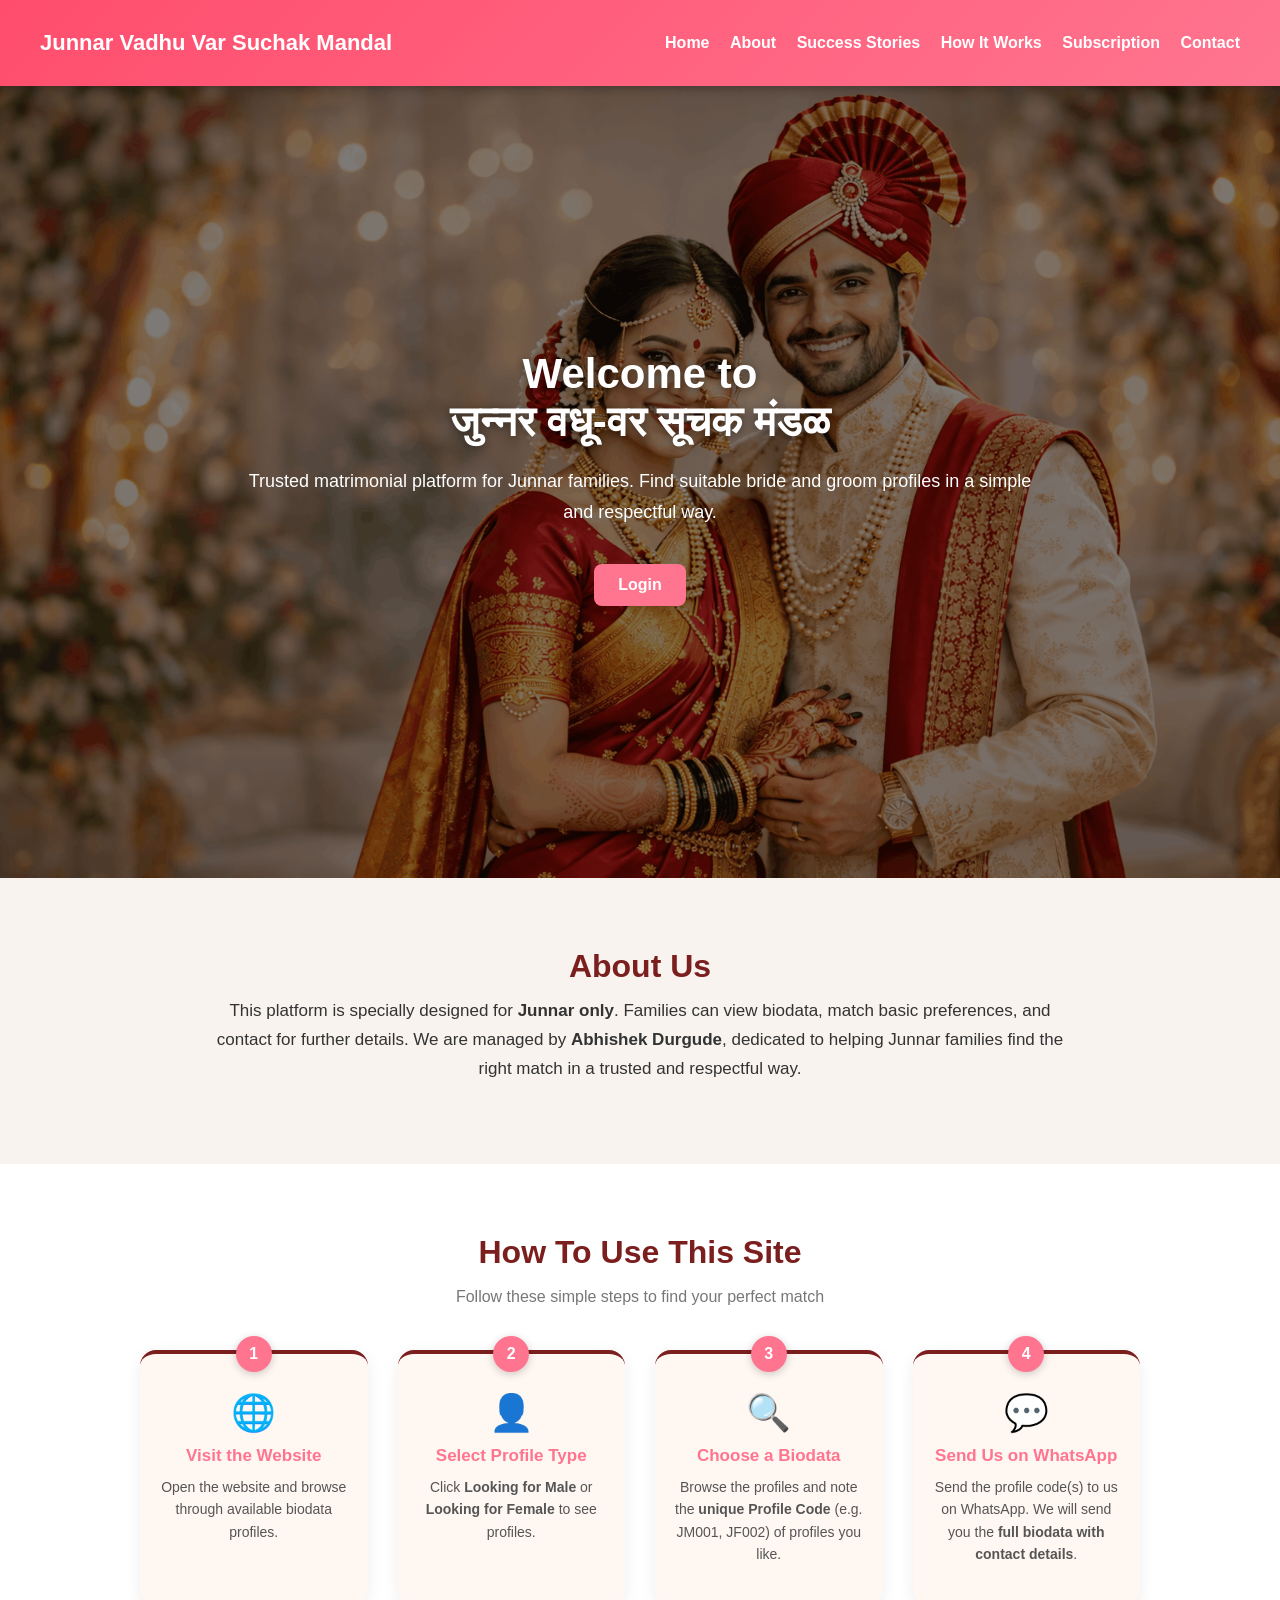
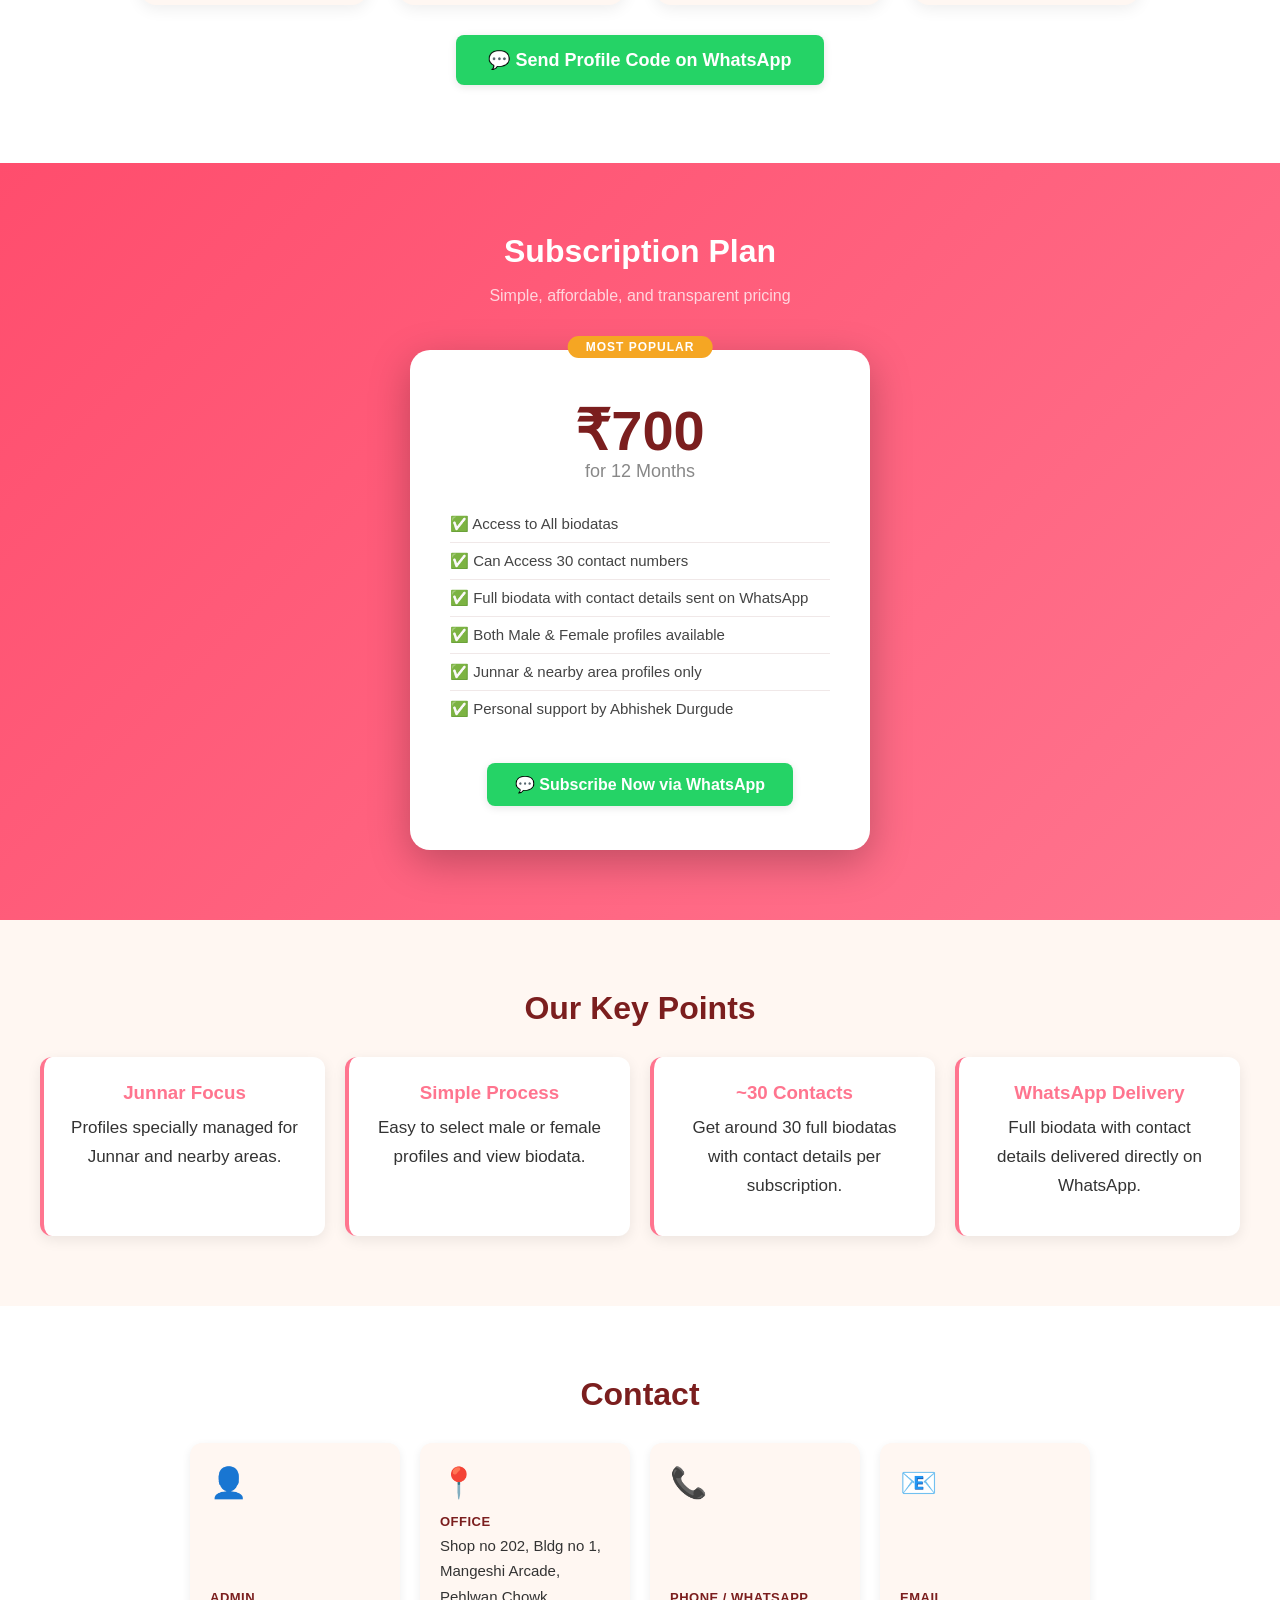
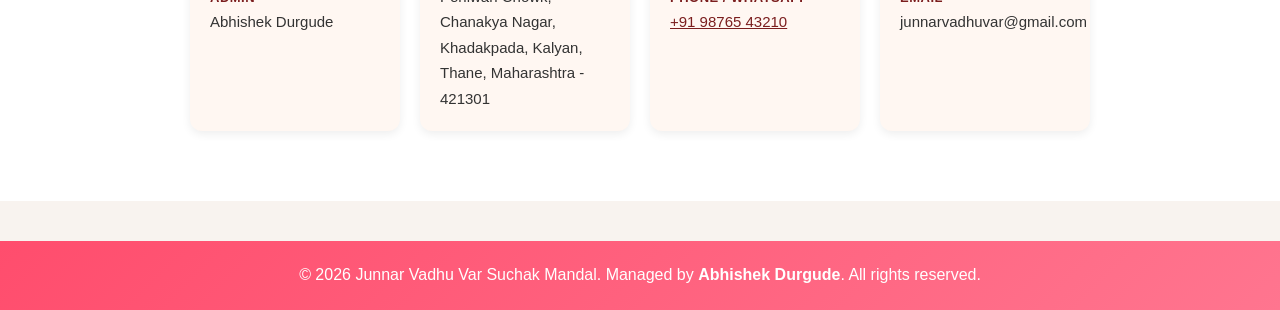
==== commit 9c337074: "biodata change" ====
--- a/index.html
+++ b/index.html
@@ -12,7 +12,7 @@
     <nav>
       <a href="#home">Home</a>
       <a href="#about">About</a>
-      <a href="sucess-stories.html">Success Stories</a>
+      <a href="success-stories.html">Success Stories</a>
       <a href="#how-it-works">How It Works</a>
       <a href="#subscription">Subscription</a>
       <a href="#contact">Contact</a>
@@ -84,7 +84,8 @@
       <div class="plan-price">₹700</div>
       <div class="plan-duration">for 12 Months</div>
       <ul class="plan-features">
-        <li>✅ Access to ~30 full biodatas</li>
+        <li>✅ Access to All biodatas</li>
+        <li>✅ Can Access 30 contact numbers</li>
         <li>✅ Full biodata with contact details sent on WhatsApp</li>
         <li>✅ Both Male & Female profiles available</li>
         <li>✅ Junnar & nearby area profiles only</li>
--- a/style.css
+++ b/style.css
@@ -12,9 +12,9 @@
 
 /* ── HEADER ── */
 .header {
-  background: #7b1e1e;
-  color: white;
-  padding: 15px 40px;
+   background: linear-gradient(135deg, #ff4d6d, #ff758f);
+  color: white;
+  padding: 30px 40px;
   display: flex;
   justify-content: space-between;
   align-items: center;
@@ -40,6 +40,58 @@
 
 nav a:hover {
   text-decoration: underline;
+}
+
+/* ── SESSION INFO & LOGOUT ── */
+.login-name {
+  color: white;
+  margin-left: auto;
+  padding: 8px 12px;
+  background: rgba(255, 255, 255, 0.15);
+  border-radius: 6px;
+  font-size: 14px;
+  font-weight: 600;
+  display: inline-block;
+}
+
+.session-info {
+  display: flex;
+  gap: 12px;
+  align-items: center;
+  margin-left: 16px;
+  padding: 8px 12px;
+  background: rgba(255, 255, 255, 0.15);
+  border-radius: 6px;
+  font-size: 13px;
+  font-weight: 500;
+}
+
+.session-info span {
+  display: inline-block;
+}
+
+.btn-logout {
+  background: rgba(255, 255, 255, 0.25);
+  color: white;
+  border: 1px solid rgba(255, 255, 255, 0.4);
+  padding: 8px 14px;
+  border-radius: 6px;
+  cursor: pointer;
+  font-weight: bold;
+  font-size: 14px;
+  margin-left: 12px;
+  transition: all 0.3s ease;
+}
+
+.btn-logout:hover {
+  background: rgba(255, 255, 255, 0.35);
+  border-color: rgba(255, 255, 255, 0.6);
+  transform: translateY(-2px);
+}
+
+.btn-logout:active {
+  transform: translateY(0);
+  background: rgba(255, 255, 255, 0.25);
 }
 
 /* ── HERO ── */
@@ -76,29 +128,65 @@
 /* ── BUTTONS ── */
 .btn {
   display: inline-block;
-  background: #7b1e1e;
+  background: #ff758f;
   color: white;
   padding: 12px 24px;
   text-decoration: none;
   border: none;
   border-radius: 8px;
   cursor: pointer;
-  font-size: 24px;
+  font-size: 16px;
   margin: 8px;
-  transition: background 0.2s;
+  transition: all 0.3s ease;
+  font-weight: 600;
+  box-shadow: 0 2px 8px rgba(0,0,0,0.1);
 }
 
 .btn:hover {
-  background: #a52a2a;
-}
-
+  background: #ff5a7a;
+  transform: translateY(-2px);
+  box-shadow: 0 4px 12px rgba(0,0,0,0.2);
+}
+
+.btn:active {
+  transform: translateY(0);
+}
+
+/* Action buttons container */
+.action-buttons {
+  display: flex;
+  justify-content: center;
+  gap: 12px;
+  flex-wrap: wrap;
+  margin-top: 40px;
+  margin-bottom: 0;
+  padding: 0 20px;
+}
+
+/* Back button style */
+.btn-back {
+  background: #ff758f;
+  color: white;
+}
+
+.btn-back:hover {
+  background: #ff5a7a;
+}
+
+/* WhatsApp button style */
 .btn-whatsapp {
   background: #25D366;
   color: white;
+  border: none;
 }
 
 .btn-whatsapp:hover {
   background: #1da851;
+  transform: translateY(-2px);
+}
+
+.btn-whatsapp:active {
+  transform: translateY(0);
 }
 
 /* ── SECTIONS ── */
@@ -160,7 +248,7 @@
   top: -18px;
   left: 50%;
   transform: translateX(-50%);
-  background: #7b1e1e;
+  background: #ff758f;
   color: white;
   width: 36px;
   height: 36px;
@@ -180,7 +268,7 @@
 }
 
 .step-card h3 {
-  color: #7b1e1e;
+  color: #ff758f;
   margin-bottom: 10px;
   font-size: 17px;
 }
@@ -193,7 +281,7 @@
 
 /* ── SUBSCRIPTION PLAN ── */
 .subscription-section {
-  background: linear-gradient(135deg, #7b1e1e 0%, #4e1515 100%);
+  background: linear-gradient(135deg, #ff4d6d 0%, #ff758f 100%);
   color: white;
 }
 
@@ -279,11 +367,11 @@
   padding: 25px;
   border-radius: 12px;
   box-shadow: 0 4px 14px rgba(0,0,0,0.08);
-  border-left: 4px solid #7b1e1e;
+  border-left: 4px solid #ff758f;
 }
 
 .card h3 {
-  color: #7b1e1e;
+  color: #ff758f;
   margin-bottom: 10px;
 }
 
@@ -377,7 +465,7 @@
   position: absolute;
   top: 12px;
   left: 12px;
-  background: #7b1e1e;
+  background: #ff758f;
   color: #fff;
   font-size: 12px;
   font-weight: bold;
@@ -411,7 +499,7 @@
 .profile-code {
   display: inline-block;
   background: #fff0f0;
-  color: #7b1e1e;
+  color: #ff758f;
   font-weight: bold;
   font-size: 13px;
   padding: 2px 8px;
@@ -431,7 +519,7 @@
 
 .profile-details img {
   object-fit: cover;
-  border: 4px solid #7b1e1e;
+  border: 4px solid #7b1e73;
   flex-shrink: 0;
 }
 
@@ -453,6 +541,18 @@
 
 /* ── RESPONSIVE PROFILE DETAILS ── */
 @media (max-width: 768px) {
+  .action-buttons {
+    flex-direction: column;
+    gap: 10px;
+  }
+
+  .btn {
+    width: 100%;
+    max-width: 300px;
+    padding: 10px 20px;
+    font-size: 14px;
+  }
+
   .profile-details {
     flex-direction: column;
     align-items: center;
@@ -471,7 +571,7 @@
 
 /* ── FOOTER ── */
 .footer {
-  background: #4e1515;
+  background: linear-gradient(135deg, #ff4d6d, #ff758f);
   color: white;
   text-align: center;
   padding: 20px;
@@ -493,6 +593,24 @@
     font-size: 13px;
   }
 
+  .login-name {
+    margin-left: 0;
+    font-size: 12px;
+    padding: 6px 8px;
+  }
+
+  .session-info {
+    margin-left: 0;
+    font-size: 12px;
+    padding: 6px 8px;
+  }
+
+  .btn-logout {
+    margin-left: 0;
+    padding: 6px 10px;
+    font-size: 12px;
+  }
+
   .hero-content h1 {
     font-size: 28px;
   }
@@ -515,37 +633,128 @@
   display: flex;
   justify-content: center;
   align-items: center;
+  flex-wrap: wrap;
   gap: 8px;
   margin-top: 30px;
   margin-bottom: 20px;
+  max-width: 100%;
+  overflow: visible;
 }
 
 .pagination-btn {
-  background: #7b1e1e;
+  background: linear-gradient(135deg, #ff6a88, #ff8fa3);
   color: white;
   border: none;
-  padding: 12px 20px;
-  border-radius: 6px;
+  padding: 10px 14px;
+  border-radius: 8px;
   cursor: pointer;
-  font-size: 16px;
-  font-weight: bold;
-  transition: background-color 0.2s ease, transform 0.1s ease;
-  min-width: 50px;
-}
-
+  font-size: 14px;
+  font-weight: 600;
+  min-width: 45px;
+  flex-shrink: 0;
+  transition: all 0.25s ease;
+  box-shadow: 0 3px 8px rgba(255, 106, 136, 0.3);
+}
+
+/* Hover */
 .pagination-btn:hover {
-  background: #5a1414;
-  transform: translateY(-1px);
-}
-
+  background: linear-gradient(135deg, #ff5a7a, #ff7f96);
+  transform: translateY(-2px);
+  box-shadow: 0 6px 14px rgba(255, 106, 136, 0.5);
+}
+
+/* Active Click */
+.pagination-btn:active {
+  transform: scale(0.95);
+  box-shadow: 0 2px 6px rgba(255, 106, 136, 0.3);
+}
+
+/* Current Page */
 .pagination-btn.active {
-  background: #4e1515;
-  color: #fff;
-  box-shadow: 0 2px 8px rgba(0,0,0,0.2);
-}
-
+  background: #e94e77;
+  box-shadow: 0 4px 12px rgba(0,0,0,0.25);
+}
+
+/* Disabled */
 .pagination-btn:disabled {
-  background: #ccc;
+  background: #ddd;
+  color: #888;
   cursor: not-allowed;
+  box-shadow: none;
   transform: none;
 }
+
+/* Pagination Ellipsis */
+.pagination-ellipsis {
+  color: #666;
+  font-weight: bold;
+  font-size: 14px;
+}
+
+/* Mobile Pagination */
+@media (max-width: 768px) {
+  .pagination {
+    gap: 6px;
+    margin-top: 20px;
+    margin-bottom: 15px;
+  }
+  
+  .pagination-btn {
+    padding: 8px 10px;
+    font-size: 12px;
+    min-width: 38px;
+  }
+}
+
+@media (max-width: 480px) {
+  .header {
+    padding: 10px 12px;
+  }
+
+  nav a {
+    margin: 0 4px;
+    font-size: 11px;
+  }
+
+  .login-name {
+    margin-left: 0;
+    font-size: 10px;
+    padding: 4px 6px;
+  }
+
+  .session-info {
+    margin-left: 0;
+    font-size: 10px;
+    padding: 4px 6px;
+    gap: 6px;
+  }
+
+  .btn-logout {
+    margin-left: 0;
+    padding: 4px 8px;
+    font-size: 11px;
+  }
+
+  .action-buttons {
+    flex-direction: column;
+    gap: 8px;
+    padding: 0 10px;
+  }
+
+  .btn {
+    width: 100%;
+    padding: 10px 16px;
+    font-size: 13px;
+    margin: 0;
+  }
+
+  .pagination {
+    gap: 4px;
+  }
+  
+  .pagination-btn {
+    padding: 6px 8px;
+    font-size: 11px;
+    min-width: 32px;
+  }
+}
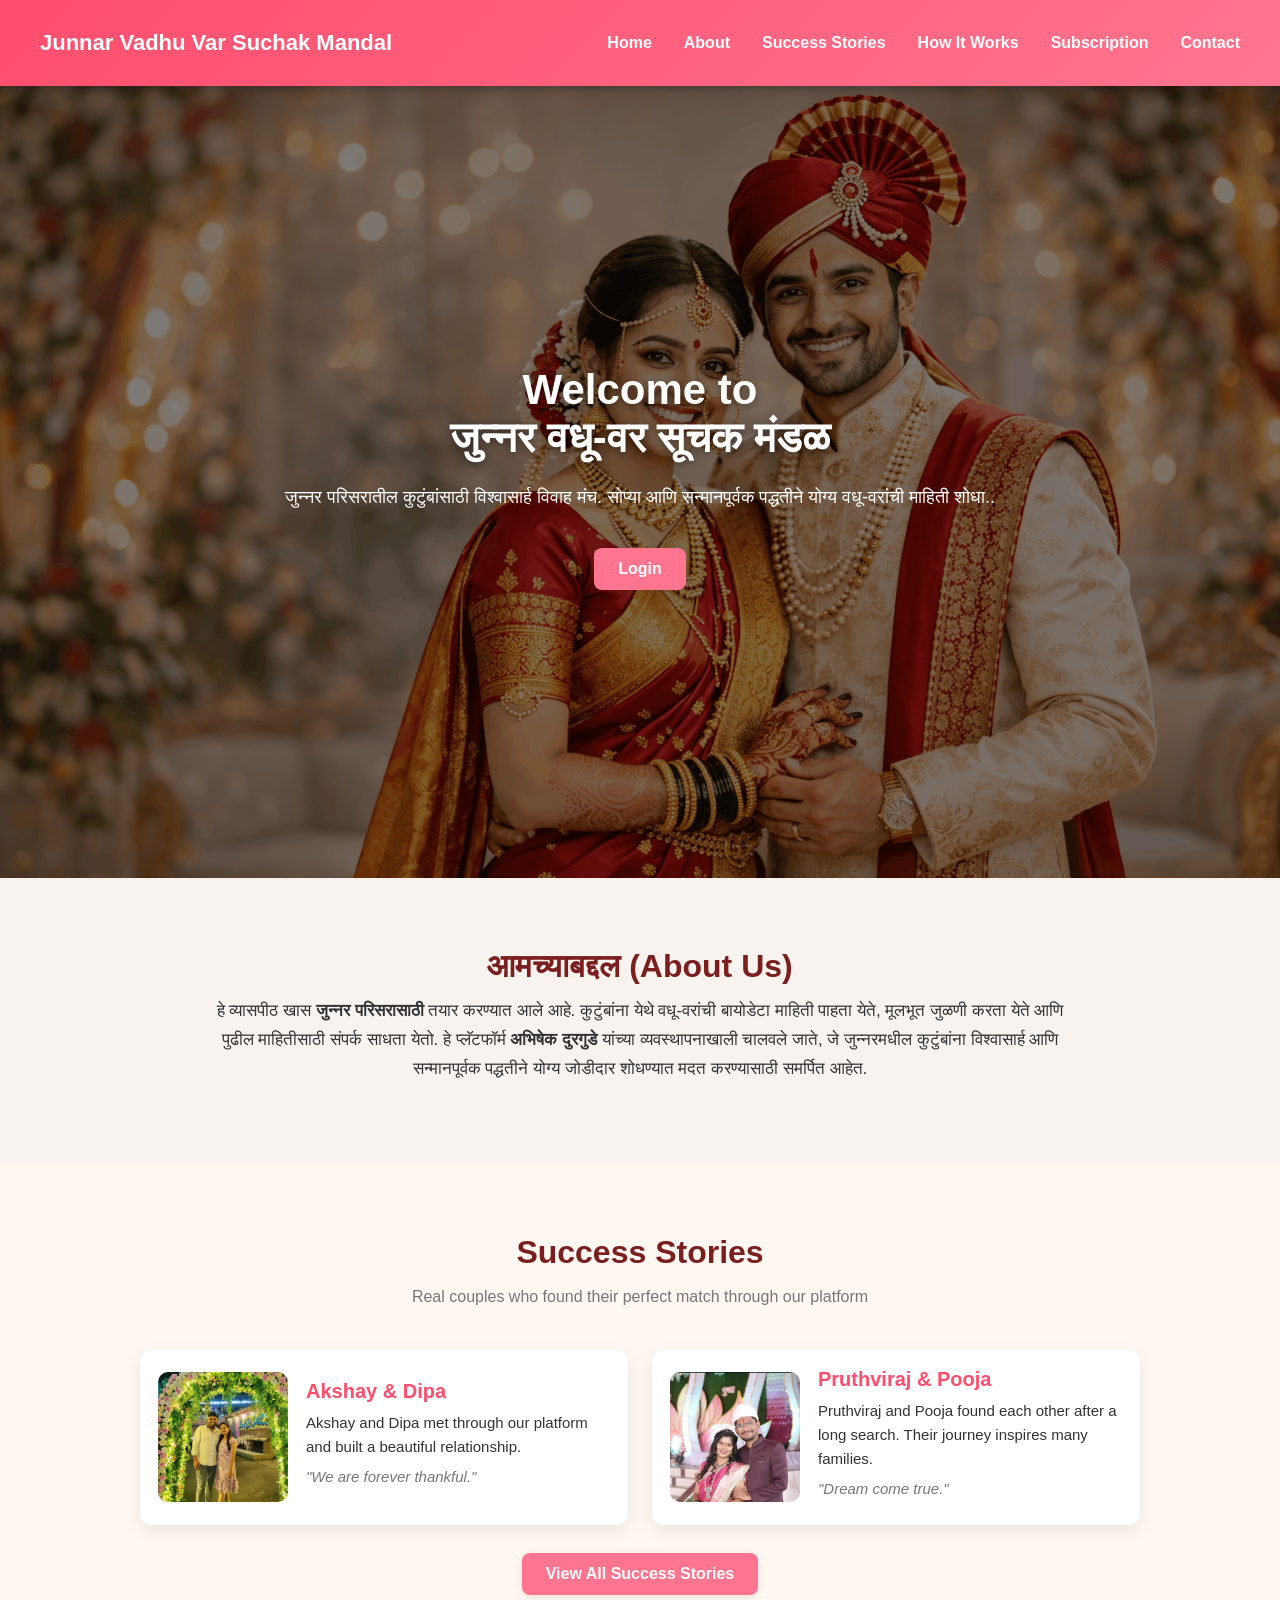
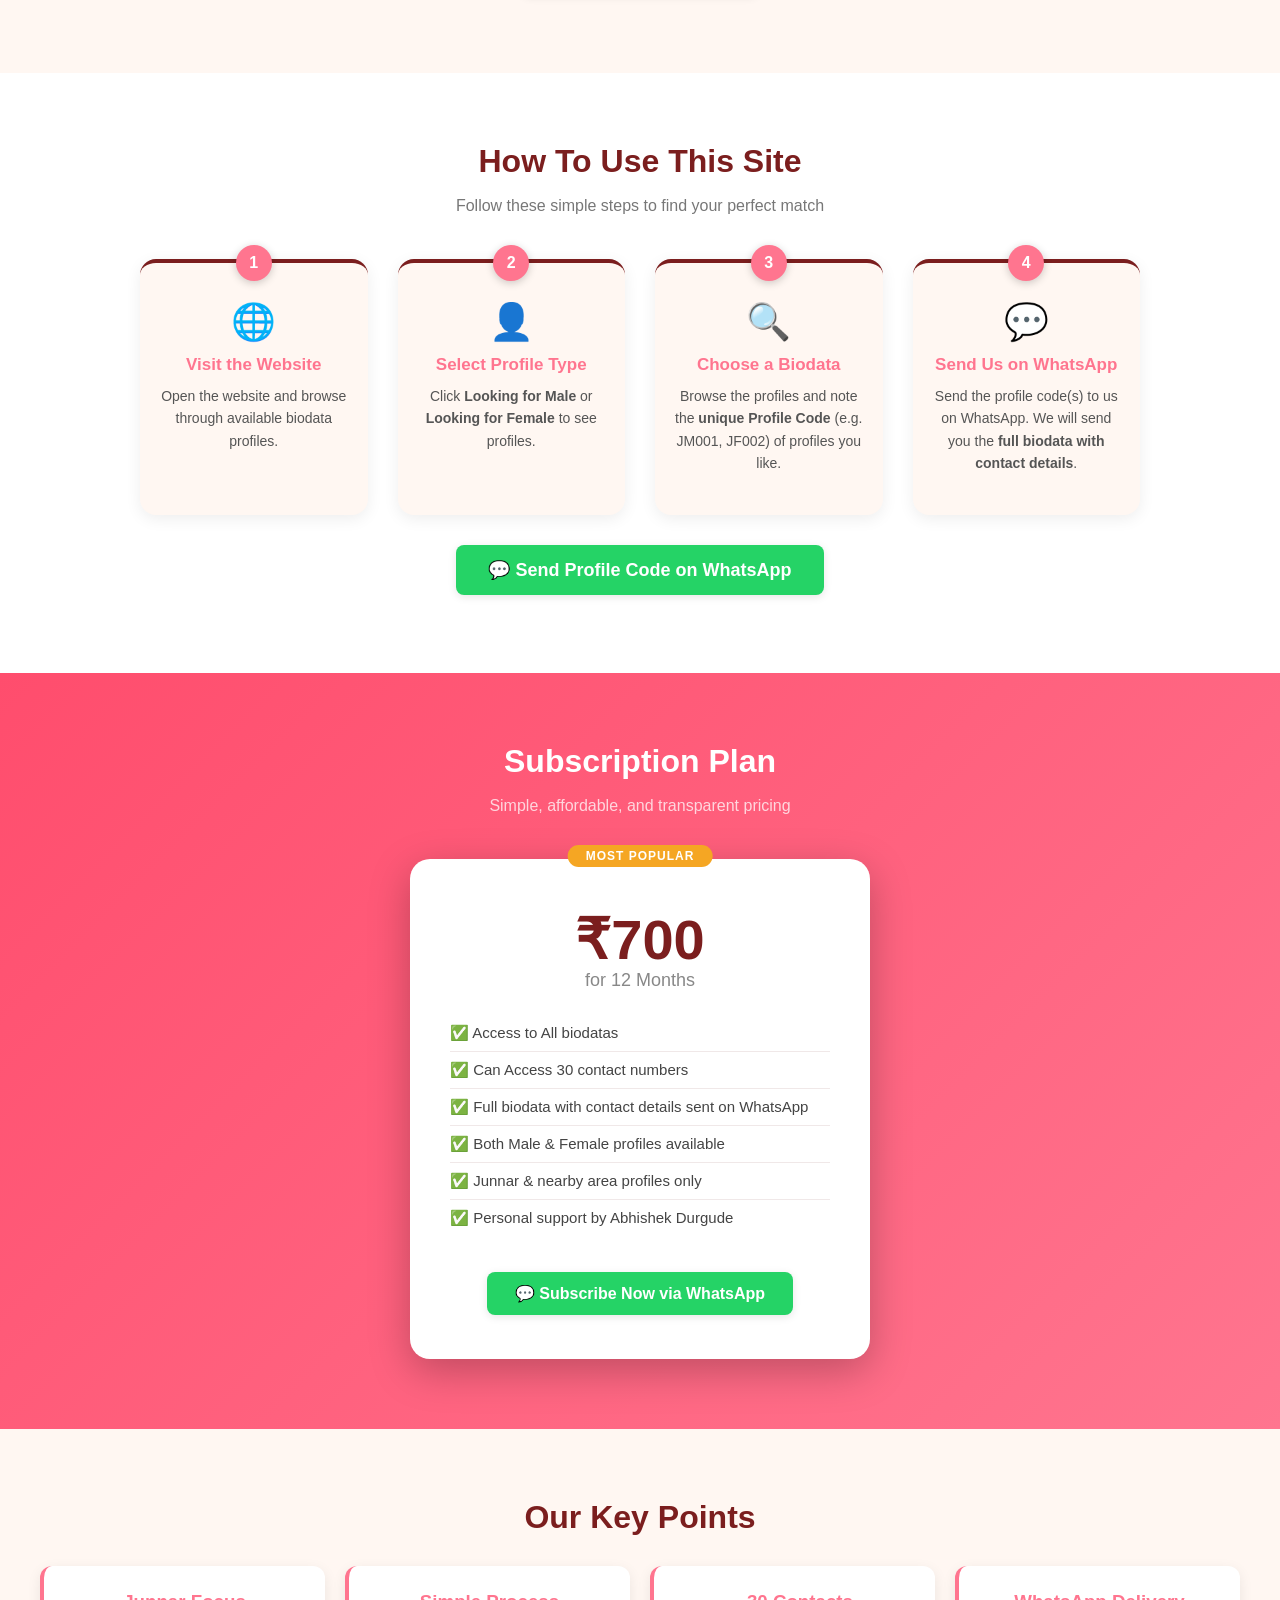
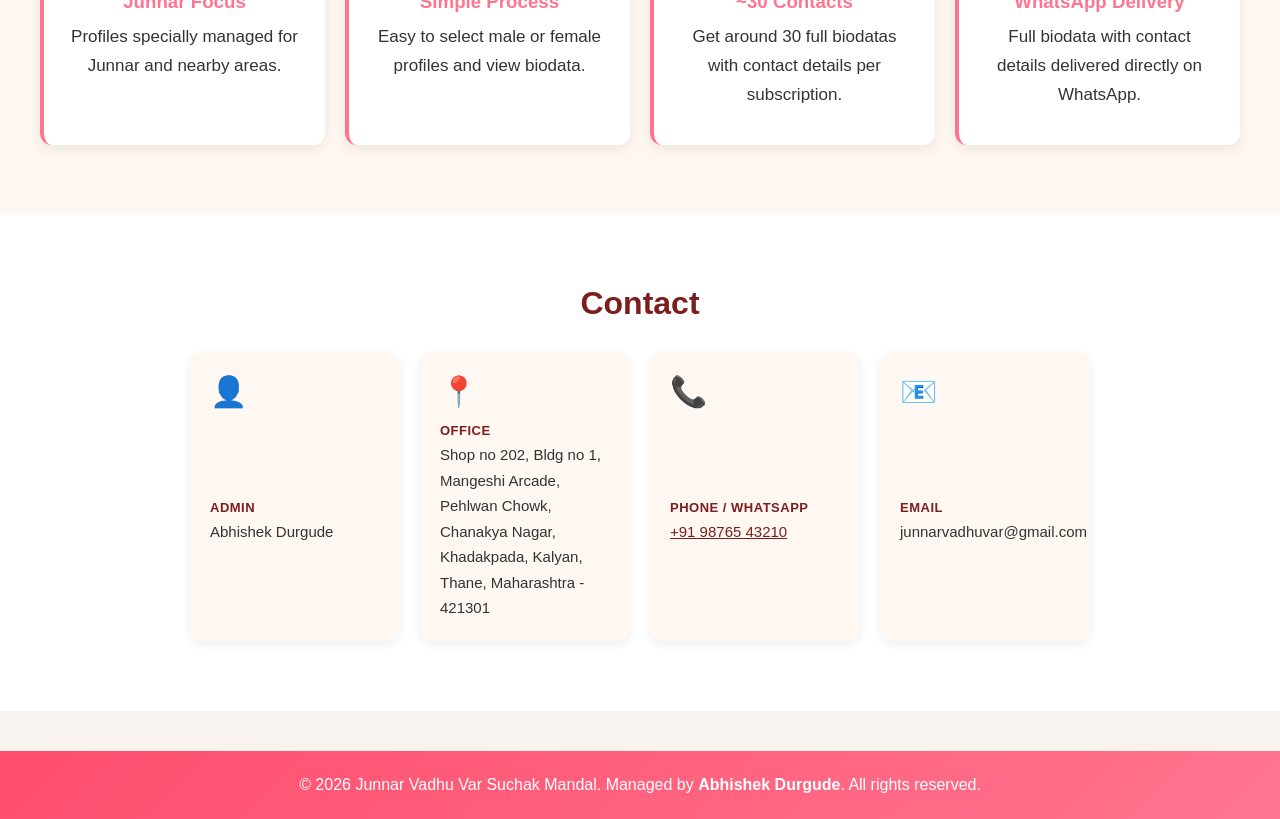
==== commit fb8c4f95: "new biodata added,logout timer fixed,image now properly showing" ====
--- a/index.html
+++ b/index.html
@@ -5,6 +5,7 @@
   <meta name="viewport" content="width=device-width, initial-scale=1.0" />
   <title>Junnar Vadhu Var Suchak Mandal</title>
   <link rel="stylesheet" href="style.css" />
+  <link rel="icon" href="images/favicon.ico" />
 </head>
 <body>
   <header class="header">
@@ -12,7 +13,7 @@
     <nav>
       <a href="#home">Home</a>
       <a href="#about">About</a>
-      <a href="success-stories.html">Success Stories</a>
+      <a href="#success-stories">Success Stories</a>
       <a href="#how-it-works">How It Works</a>
       <a href="#subscription">Subscription</a>
       <a href="#contact">Contact</a>
@@ -23,21 +24,47 @@
     <div class="hero-content">
       <h1>Welcome to<br> जुन्नर वधू-वर सूचक मंडळ</h1>
       <p>
-        Trusted matrimonial platform for Junnar families. Find suitable bride and
-        groom profiles in a simple and respectful way.
+        जुन्नर परिसरातील कुटुंबांसाठी विश्वासार्ह विवाह मंच. सोप्या आणि सन्मानपूर्वक पद्धतीने योग्य वधू-वरांची माहिती शोधा..
       </p>
       <a href="login.html" class="btn">Login</a>
       </div>
   </section>
 
   <section class="section" id="about">
-    <h2>About Us</h2>
+    <h2>आमच्याबद्दल (About Us)</h2>
     <p>
-      This platform is specially designed for <strong>Junnar only</strong>.
-      Families can view biodata, match basic preferences, and contact for further details.
-      We are managed by <strong>Abhishek Durgude</strong>, dedicated to helping Junnar families
-      find the right match in a trusted and respectful way.
+      हे व्यासपीठ खास <strong>जुन्नर परिसरासाठी</strong> तयार करण्यात आले आहे. 
+कुटुंबांना येथे वधू-वरांची बायोडेटा माहिती पाहता येते, मूलभूत जुळणी करता येते आणि पुढील माहितीसाठी संपर्क साधता येतो. 
+हे प्लॅटफॉर्म <strong>अभिषेक दुरगुडे  </strong> यांच्या व्यवस्थापनाखाली चालवले जाते, जे जुन्नरमधील कुटुंबांना 
+विश्वासार्ह आणि सन्मानपूर्वक पद्धतीने योग्य जोडीदार शोधण्यात मदत करण्यासाठी समर्पित आहेत.
     </p>
+  </section>
+
+  <section class="section success-section" id="success-stories">
+    <h2>Success Stories</h2>
+    <p class="how-subtitle">Real couples who found their perfect match through our platform</p>
+
+    <div class="success-grid">
+      <article class="story-card">
+        <img src="images/akshay.jpg" alt="Akshay and Dipa" onerror="this.src='images/dummy.png'">
+        <div class="story-content">
+          <h3>Akshay &amp; Dipa</h3>
+          <p>Akshay and Dipa met through our platform and built a beautiful relationship.</p>
+          <p class="quote">"We are forever thankful."</p>
+        </div>
+      </article>
+
+      <article class="story-card">
+        <img src="images/prthvi.jpg" alt="Pruthviraj and Pooja" onerror="this.src='images/dummy.png'">
+        <div class="story-content">
+          <h3>Pruthviraj &amp; Pooja</h3>
+          <p>Pruthviraj and Pooja found each other after a long search. Their journey inspires many families.</p>
+          <p class="quote">"Dream come true."</p>
+        </div>
+      </article>
+    </div>
+
+    <a href="success-stories.html" class="btn success-more-btn">View All Success Stories</a>
   </section>
 
   <!-- HOW IT WORKS -->
@@ -163,4 +190,4 @@
     <p>© 2026 Junnar Vadhu Var Suchak Mandal. Managed by <strong>Abhishek Durgude</strong>. All rights reserved.</p>
   </footer>
 </body>
-</html>+</html>
--- a/style.css
+++ b/style.css
@@ -36,6 +36,14 @@
   margin-left: 16px;
   font-weight: bold;
   font-size: 16px;
+}
+
+nav {
+  display: flex;
+  align-items: center;
+  justify-content: center;
+  flex-wrap: wrap;
+  gap: 10px 16px;
 }
 
 nav a:hover {
@@ -156,11 +164,19 @@
 .action-buttons {
   display: flex;
   justify-content: center;
+  align-items: center;
   gap: 12px;
   flex-wrap: wrap;
   margin-top: 40px;
   margin-bottom: 0;
   padding: 0 20px;
+}
+
+.action-buttons .btn {
+  width: min(100%, 320px);
+  margin-left: auto;
+  margin-right: auto;
+  text-align: center;
 }
 
 /* Back button style */
@@ -277,6 +293,66 @@
   font-size: 14px !important;
   color: #555;
   line-height: 1.6;
+}
+
+/* Success Stories */
+.success-section {
+  background: #fff7f2;
+}
+
+.success-grid {
+  max-width: 1000px;
+  margin: 30px auto 0;
+  display: grid;
+  grid-template-columns: repeat(2, minmax(0, 1fr));
+  gap: 24px;
+}
+
+.story-card {
+  display: flex;
+  align-items: center;
+  gap: 18px;
+  background: #fff;
+  padding: 18px;
+  border-radius: 12px;
+  box-shadow: 0 6px 18px rgba(0,0,0,0.08);
+  text-align: left;
+  transition: transform 0.2s ease, box-shadow 0.2s ease;
+}
+
+.story-card:hover {
+  transform: translateY(-4px);
+  box-shadow: 0 10px 24px rgba(0,0,0,0.14);
+}
+
+.story-card img {
+  width: 130px;
+  height: 130px;
+  border-radius: 10px;
+  object-fit: cover;
+  object-position: center top;
+  flex-shrink: 0;
+}
+
+.story-content h3 {
+  color: #ff4d6d;
+  margin-bottom: 8px;
+  font-size: 20px;
+}
+
+.story-content p {
+  margin: 6px 0;
+  font-size: 15px;
+  line-height: 1.6;
+}
+
+.story-content .quote {
+  color: #777;
+  font-style: italic;
+}
+
+.success-more-btn {
+  margin-top: 28px;
 }
 
 /* ── SUBSCRIPTION PLAN ── */
@@ -425,7 +501,23 @@
 
 /* ── SELECTION BUTTONS (biodata.html) ── */
 .selection-buttons {
-  margin: 25px 0;
+  width: min(100%, 620px);
+  margin: 25px auto;
+  display: flex;
+  justify-content: center;
+  align-items: stretch;
+  gap: 14px;
+}
+
+.selection-buttons .btn {
+  flex: 1 1 0;
+  max-width: 280px;
+  min-height: 46px;
+  margin: 0;
+  display: inline-flex;
+  align-items: center;
+  justify-content: center;
+  text-align: center;
 }
 
 .profile-title {
@@ -477,9 +569,11 @@
 }
 
 .biodata-card img {
-  width: auto;
-  height: auto;
+  width: 100%;
+  height: 280px;
+  display: block;
   object-fit: cover;
+  object-position: center top;
 }
 
 .biodata-content {
@@ -518,7 +612,11 @@
 }
 
 .profile-details img {
+  width: 300px;
+  max-width: 100%;
+  max-height: 420px;
   object-fit: cover;
+  object-position: center top;
   border: 4px solid #7b1e73;
   flex-shrink: 0;
 }
@@ -541,9 +639,39 @@
 
 /* ── RESPONSIVE PROFILE DETAILS ── */
 @media (max-width: 768px) {
+  .success-grid {
+    grid-template-columns: 1fr;
+  }
+
+  .story-card {
+    flex-direction: column;
+    text-align: center;
+  }
+
+  .story-card img {
+    width: 100%;
+    height: 220px;
+  }
+
+  .selection-buttons {
+    width: min(100%, 420px);
+    flex-direction: column;
+    gap: 10px;
+  }
+
+  .selection-buttons .btn {
+    width: 100%;
+    max-width: none;
+    min-height: 44px;
+  }
+
   .action-buttons {
     flex-direction: column;
     gap: 10px;
+  }
+
+  .action-buttons .btn {
+    max-width: 320px;
   }
 
   .btn {
@@ -560,8 +688,10 @@
   }
 
   .profile-details img {
-    width: auto;
+    width: min(100%, 320px);
     height: auto;
+    max-height: none;
+    object-fit: contain;
   }
 
   .profile-details .details-content {
@@ -583,14 +713,29 @@
 /* ── RESPONSIVE ── */
 @media (max-width: 768px) {
   .header {
-    padding: 15px 20px;
+    padding: 12px 16px;
     flex-direction: column;
-    gap: 10px;
+    gap: 12px;
+    text-align: center;
+  }
+
+  .logo {
+    font-size: 18px;
+    line-height: 1.3;
+  }
+
+  nav {
+    width: 100%;
+    gap: 8px;
   }
 
   nav a {
-    margin: 0 6px;
-    font-size: 13px;
+    margin: 0;
+    font-size: 12px;
+    line-height: 1;
+    padding: 8px 10px;
+    border-radius: 999px;
+    background: rgba(255, 255, 255, 0.14);
   }
 
   .login-name {
@@ -612,19 +757,72 @@
   }
 
   .hero-content h1 {
-    font-size: 28px;
+    font-size: 30px;
+    line-height: 1.2;
+  }
+
+  .hero {
+    min-height: calc(100vh - 128px);
+    padding: 44px 18px;
+    background-position: center top;
+  }
+
+  .hero-content p {
+    font-size: 16px;
+    line-height: 1.6;
+    margin-bottom: 22px;
   }
 
   .section {
-    padding: 50px 20px;
+    padding: 46px 18px;
+  }
+
+  .section h2 {
+    font-size: 26px;
+    line-height: 1.25;
+  }
+
+  .section p {
+    font-size: 15px;
+    line-height: 1.65;
+  }
+
+  .how-subtitle {
+    margin-bottom: 26px !important;
+  }
+
+  .steps-grid,
+  .cards,
+  .contact-grid {
+    grid-template-columns: 1fr;
+    gap: 16px;
+  }
+
+  .step-card,
+  .card,
+  .contact-item {
+    padding: 20px 16px;
   }
 
   .plan-card {
-    padding: 35px 24px 28px;
+    width: 100%;
+    padding: 34px 20px 26px;
+    border-radius: 14px;
   }
 
   .plan-price {
     font-size: 44px;
+  }
+
+  .plan-features li {
+    font-size: 14px;
+    line-height: 1.5;
+  }
+
+  .footer {
+    margin-top: 24px;
+    padding: 18px 16px;
+    font-size: 13px;
   }
 }
 
@@ -708,12 +906,74 @@
 
 @media (max-width: 480px) {
   .header {
-    padding: 10px 12px;
+    padding: 10px 10px;
+  }
+
+  .logo {
+    font-size: 16px;
+  }
+
+  nav {
+    gap: 6px;
   }
 
   nav a {
-    margin: 0 4px;
+    margin: 0;
     font-size: 11px;
+    padding: 7px 8px;
+  }
+
+  .hero {
+    min-height: calc(100vh - 118px);
+    padding: 34px 14px;
+  }
+
+  .hero-content h1 {
+    font-size: 24px;
+  }
+
+  .hero-content p {
+    font-size: 14px;
+  }
+
+  .section {
+    padding: 38px 14px;
+  }
+
+  .section h2 {
+    font-size: 23px;
+  }
+
+  .success-grid,
+  .steps-grid,
+  .cards,
+  .contact-grid {
+    margin-top: 22px;
+  }
+
+  .story-card {
+    padding: 14px;
+  }
+
+  .story-card img {
+    height: 190px;
+  }
+
+  .story-content h3 {
+    font-size: 18px;
+  }
+
+  .plan-card {
+    padding: 32px 16px 22px;
+  }
+
+  .plan-price {
+    font-size: 38px;
+  }
+
+  .contact-item {
+    justify-content: center;
+    text-align: center;
   }
 
   .login-name {
@@ -741,8 +1001,21 @@
     padding: 0 10px;
   }
 
+  .biodata-grid {
+    grid-template-columns: 1fr;
+  }
+
+  .biodata-card img {
+    height: 240px;
+  }
+
+  .profile-details img {
+    width: 100%;
+  }
+
   .btn {
     width: 100%;
+    max-width: 320px;
     padding: 10px 16px;
     font-size: 13px;
     margin: 0;
@@ -757,4 +1030,4 @@
     font-size: 11px;
     min-width: 32px;
   }
-}+}
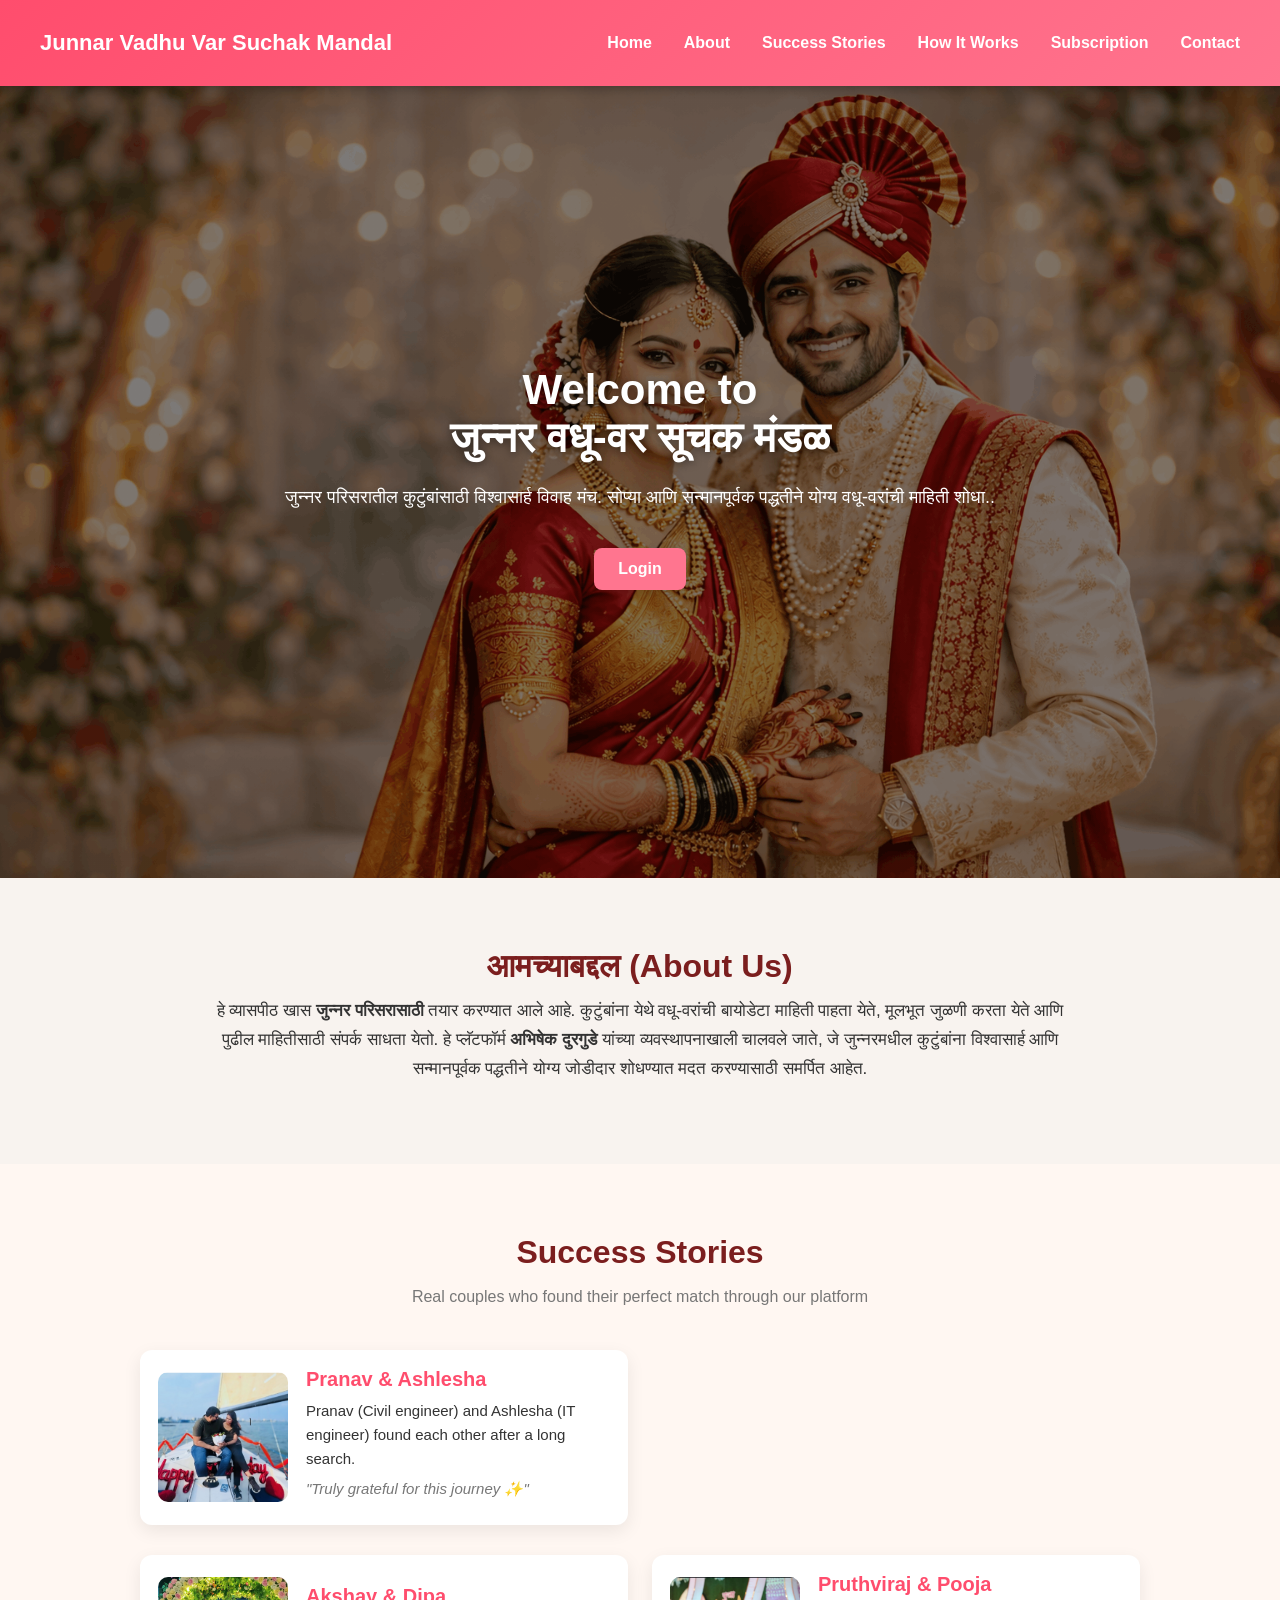
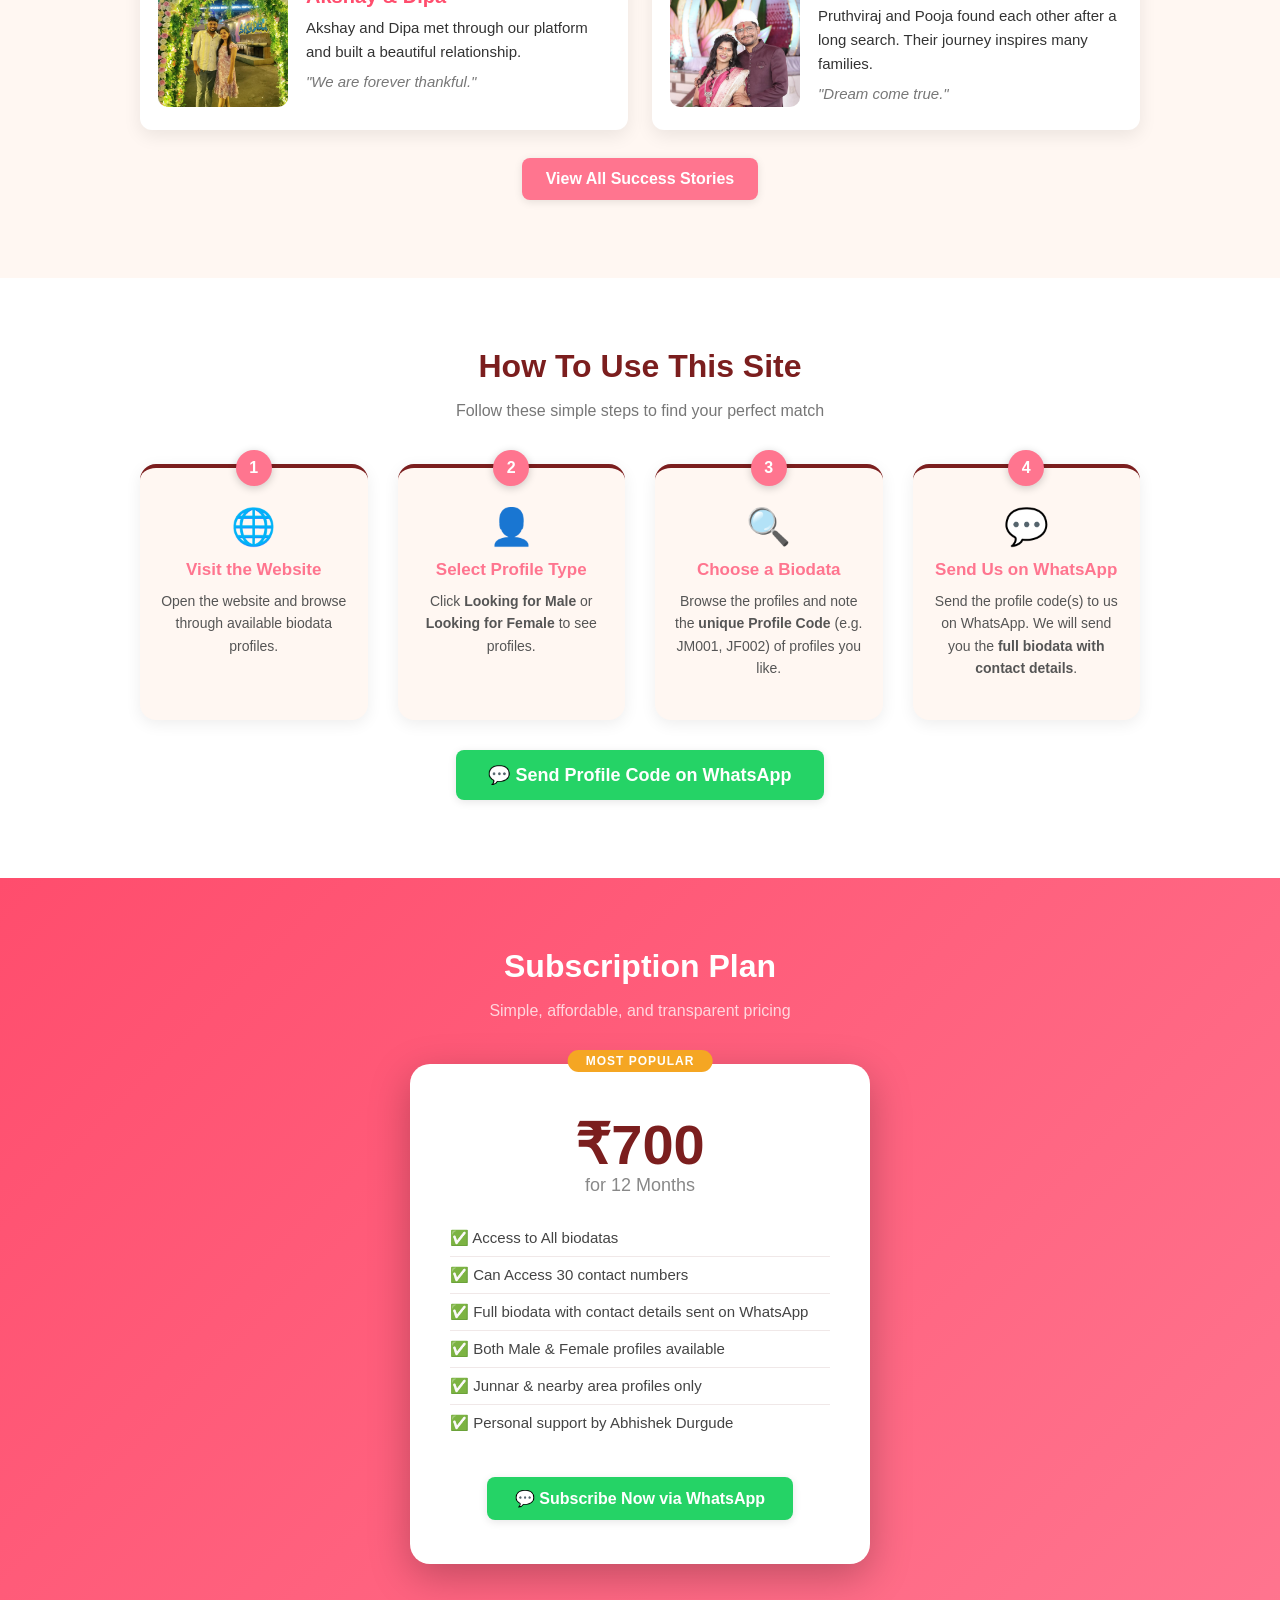
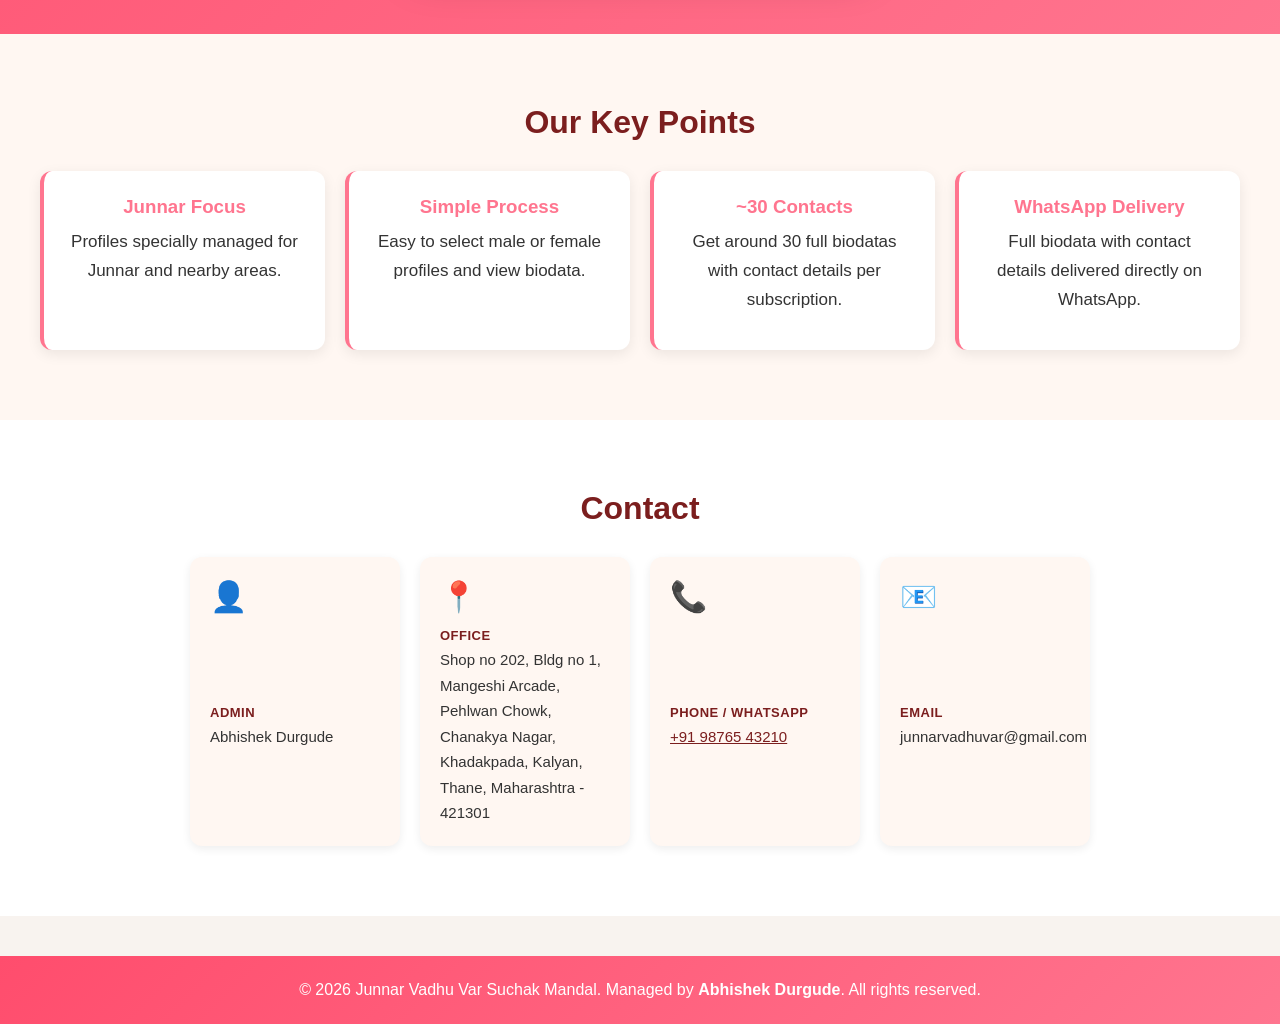
==== commit f72ab367: "sucess story new added ashu" ====
--- a/index.html
+++ b/index.html
@@ -46,6 +46,16 @@
 
     <div class="success-grid">
       <article class="story-card">
+      <img src="images/ashu_ani_pranav.jpg" onerror="this.src='images/dummy.png'">
+      <div class="story-content">
+        <h3>Pranav & Ashlesha</h3>
+        <p>Pranav (Civil engineer) and Ashlesha (IT engineer) found each other after a long search.</p>
+        <p class="quote">"Truly grateful for this journey ✨"</p>
+      </div>
+    </div>
+    
+    <div class="success-grid">
+      <article class="story-card">
         <img src="images/akshay.jpg" alt="Akshay and Dipa" onerror="this.src='images/dummy.png'">
         <div class="story-content">
           <h3>Akshay &amp; Dipa</h3>
